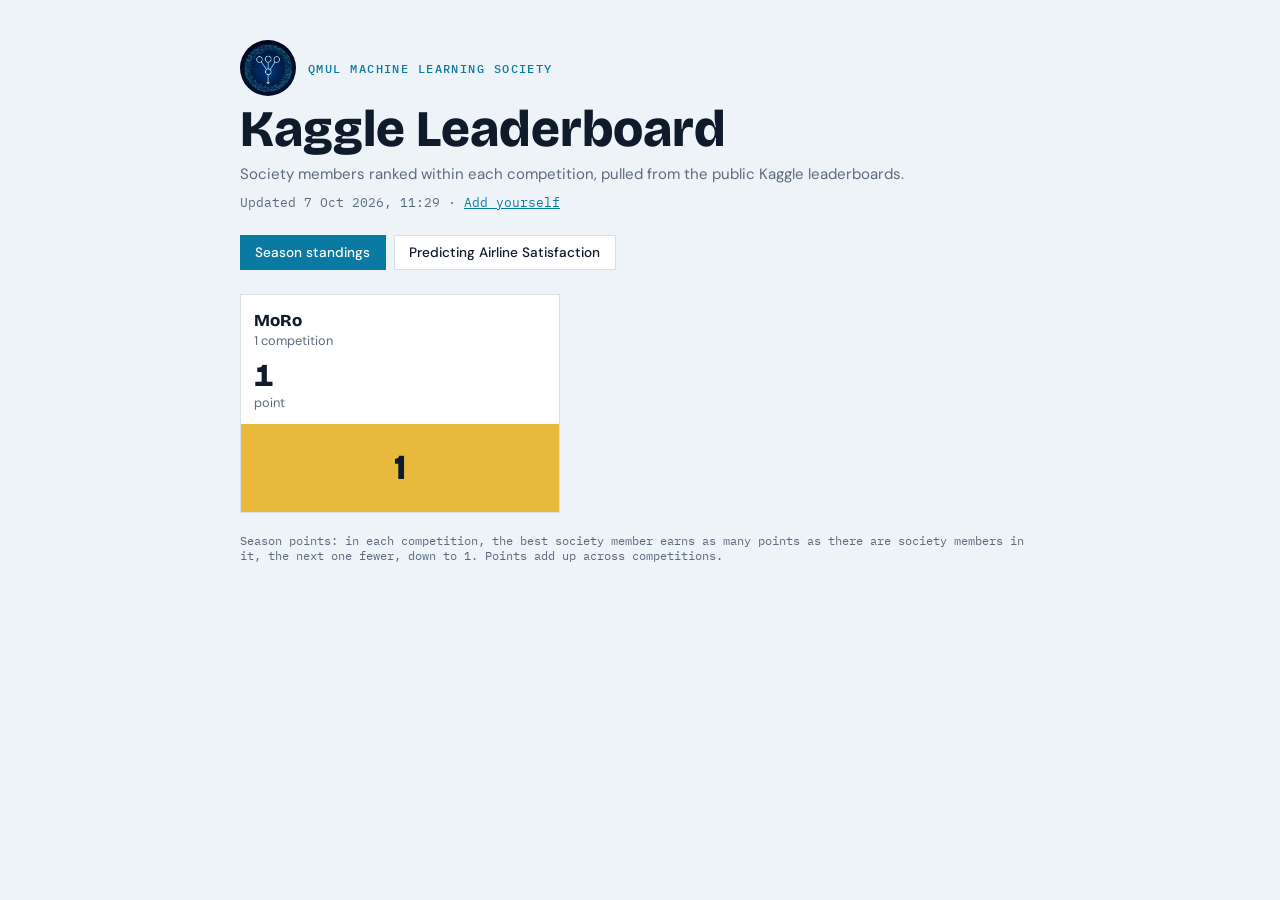
==== index.html @ 1c5e216b "Add QMML Kaggle leaderboard site" ====
<!doctype html>
<html lang="en">
<head>
<meta charset="utf-8">
<meta name="viewport" content="width=device-width, initial-scale=1">
<title>QMML Kaggle Leaderboard</title>
<link rel="stylesheet" href="https://fonts.googleapis.com/css2?family=Bricolage+Grotesque:wght@600;800&family=DM+Sans:wght@400;500&family=IBM+Plex+Mono:wght@400;500&display=swap">
<link rel="icon" href="assets/logo.jpg">
<link rel="stylesheet" href="style.css">
</head>
<body>
<main class="wrap">
  <header class="head">
    <div class="brand"><img src="assets/logo.jpg" alt="QMUL Machine Learning Society logo" width="56" height="56"><p class="eyebrow">QMUL Machine Learning Society</p></div>
    <h1>Kaggle Leaderboard</h1>
    <p class="lede">Society members ranked within each competition, pulled from the public Kaggle leaderboards.</p>
    <p class="meta"><span id="meta"></span> · <a href="register.html">Add yourself</a></p>
  </header>
  <div class="notice" id="notice" hidden>Example data. Names and scores are placeholders until the Kaggle sync is connected.</div>
  <nav class="tabs" id="tabs" aria-label="Competitions"></nav>
  <section id="panel" aria-live="polite"></section>
  <footer class="foot">Season points: in each competition, the best society member earns as many points as there are society members in it, the next one fewer, down to 1. Points add up across competitions.</footer>
</main>
<script src="app.js"></script>
</body>
</html>
---- style.css ----
/* Layout: one centred column; competition tabs, a three-step podium for the leaders, then a table for the rest. */
:root {
  --bg: #edf3f7;
  --surface: #ffffff;
  --ink: #0f1a2b;
  --muted: #5b6b7e;
  --line: #d7e1e8;
  --accent: #0b7aa3;
  --accent-soft: #d6eaf3;
  --gold: #e8b93c;
  --silver: #b9c0d0;
  --bronze: #d49a6a;
  --on-medal: #0f1a2b;
  --font-display: "Bricolage Grotesque", "Helvetica Neue", Arial, sans-serif;
  --font-body: "DM Sans", system-ui, sans-serif;
  --font-data: "IBM Plex Mono", ui-monospace, Menlo, monospace;
}
@media (prefers-color-scheme: dark) {
  :root:not([data-theme="light"]) {
    --bg: #050b1f; --surface: #0d1630; --ink: #e8f1fa; --muted: #93a8c0; --line: #1c2a4d;
    --accent: #6ccff0; --accent-soft: #123049; --silver: #8d95ad; --bronze: #c0875a;
    color-scheme: dark;
  }
}
:root[data-theme="dark"] {
  --bg: #050b1f; --surface: #0d1630; --ink: #e8f1fa; --muted: #93a8c0; --line: #1c2a4d;
  --accent: #6ccff0; --accent-soft: #123049; --silver: #8d95ad; --bronze: #c0875a;
  color-scheme: dark;
}
* { box-sizing: border-box; }
body { margin: 0; background: var(--bg); color: var(--ink); font: 400 15px/1.5 var(--font-body); }
.wrap { max-width: 52rem; margin: 0 auto; padding: 2.5rem 1rem 3rem; }
.head { display: grid; gap: 0.5rem; margin-bottom: 1.5rem; }
.eyebrow { margin: 0; font: 500 0.75rem var(--font-data); letter-spacing: 0.12em; text-transform: uppercase; color: var(--accent); }
h1 { margin: 0; font: 800 clamp(2rem, 6vw, 3.2rem)/1 var(--font-display); text-wrap: balance; }
.lede { margin: 0; max-width: 42rem; color: var(--muted); }
.meta { margin: 0; font: 400 0.8rem var(--font-data); color: var(--muted); }
.meta a, .foot a, .comp-info a { color: var(--accent); }
.notice { margin-bottom: 1rem; padding: 0.6rem 0.9rem; border: 1px dashed var(--bronze); color: var(--muted); font-size: 0.85rem; }

.tabs { display: flex; gap: 0.5rem; overflow-x: auto; padding-bottom: 0.5rem; margin-bottom: 1rem; }
.tab { flex: none; padding: 0.5rem 0.9rem; border: 1px solid var(--line); background: var(--surface); color: var(--ink);
  font: 500 0.85rem var(--font-body); cursor: pointer; }
.tab:hover { border-color: var(--accent); }
.tab[aria-selected="true"] { background: var(--accent); border-color: var(--accent); color: var(--surface); }
.tab:focus-visible, .table-wrap:focus-visible, .btn:focus-visible { outline: 2px solid var(--accent); outline-offset: 2px; }
.comp-info { display: flex; flex-wrap: wrap; gap: 0.25rem 1.5rem; margin: 0 0 1rem; font: 400 0.8rem var(--font-data); color: var(--muted); }
.comp-info strong { color: var(--ink); font-weight: 500; }

.brand { display: flex; align-items: center; gap: 0.75rem; }
.brand img { width: 3.5rem; height: 3.5rem; border-radius: 50%; flex: none; }

/* podium */
.podium { display: grid; grid-template-columns: 1fr 1.15fr 1fr; gap: 0.6rem; align-items: end; margin-bottom: 1.25rem; }
.podium.two { grid-template-columns: 1fr 1fr; }
.podium.one { grid-template-columns: minmax(0, 20rem); }
.pl { display: flex; flex-direction: column; justify-content: flex-end; padding: 1rem 0.8rem 0; background: var(--surface);
  border: 1px solid var(--line); min-width: 0; overflow: hidden; }
.pl b { font: 800 1.05rem/1.2 var(--font-display); overflow-wrap: anywhere; }
.pl small { color: var(--muted); font-size: 0.8rem; overflow-wrap: anywhere; }
.pl .big { margin-top: 0.5rem; font: 800 clamp(1.4rem, 4vw, 2rem)/1.1 var(--font-display); font-variant-numeric: tabular-nums; }
.step { height: var(--h); margin: 0.7rem -0.8rem 0; display: grid; place-items: center; font: 800 2.2rem var(--font-display);
  color: var(--on-medal); background: var(--c); }
.pl.p1 { --h: 5.5rem; --c: var(--gold); }
.pl.p2 { --h: 3.5rem; --c: var(--silver); }
.pl.p3 { --h: 2.5rem; --c: var(--bronze); }

/* table */
.table-wrap { overflow-x: auto; background: var(--surface); border: 1px solid var(--line); }
table { width: 100%; border-collapse: collapse; min-width: 34rem; }
th, td { padding: 0.7rem 0.9rem; text-align: left; border-bottom: 1px solid var(--line); white-space: nowrap; }
th { font: 500 0.7rem var(--font-data); letter-spacing: 0.1em; text-transform: uppercase; color: var(--muted); }
tr:last-child td { border-bottom: 0; }
.num { text-align: right; font-family: var(--font-data); font-variant-numeric: tabular-nums; }
.rank { width: 3rem; font: 800 1.1rem var(--font-display); color: var(--muted); font-variant-numeric: tabular-nums; }
.who { font-weight: 500; }
.team { display: block; font: 400 0.75rem var(--font-data); color: var(--muted); }
.pct { width: 7rem; }
.bar { height: 6px; background: var(--accent-soft); }
.bar i { display: block; height: 100%; background: var(--accent); }
.foot { margin-top: 1.25rem; font: 400 0.75rem var(--font-data); color: var(--muted); }
.empty { padding: 2rem 1rem; color: var(--muted); background: var(--surface); border: 1px solid var(--line); }
@media (max-width: 30rem) { .podium { gap: 0.4rem; } .pl { padding: 0.8rem 0.5rem 0; } .step { margin-inline: -0.5rem; } }
@media (prefers-reduced-motion: no-preference) { .bar i { transition: width 0.4s ease; } }

/* join page */
.form { display: grid; gap: 0.5rem; max-width: 28rem; margin-bottom: 1.5rem; }
.form label { font: 500 0.75rem var(--font-data); letter-spacing: 0.08em; text-transform: uppercase; color: var(--muted); margin-top: 0.5rem; }
.form input:not([type="checkbox"]) { width: 100%; padding: 0.6rem 0.75rem; border: 1px solid var(--line); background: var(--surface); color: var(--ink); font: 400 1rem var(--font-body); }
.form input:focus-visible { outline: 2px solid var(--accent); outline-offset: 1px; }
.form small { color: var(--muted); }
.form .check { display: flex; gap: 0.5rem; align-items: flex-start; text-transform: none; letter-spacing: 0; font: 400 0.9rem var(--font-body); color: var(--ink); }
.btn { display: inline-block; padding: 0.6rem 1rem; border: 1px solid var(--accent); background: var(--accent); color: var(--surface); font: 500 0.9rem var(--font-body); cursor: pointer; text-decoration: none; }
.btn.ghost { background: transparent; color: var(--accent); margin-left: 0.5rem; }
.form .btn { justify-self: start; margin-top: 0.75rem; }
.snippet { overflow-x: auto; padding: 0.9rem; border: 1px solid var(--line); background: var(--surface); font: 400 0.85rem var(--font-data); }
#result { display: grid; gap: 0.75rem; max-width: 36rem; }
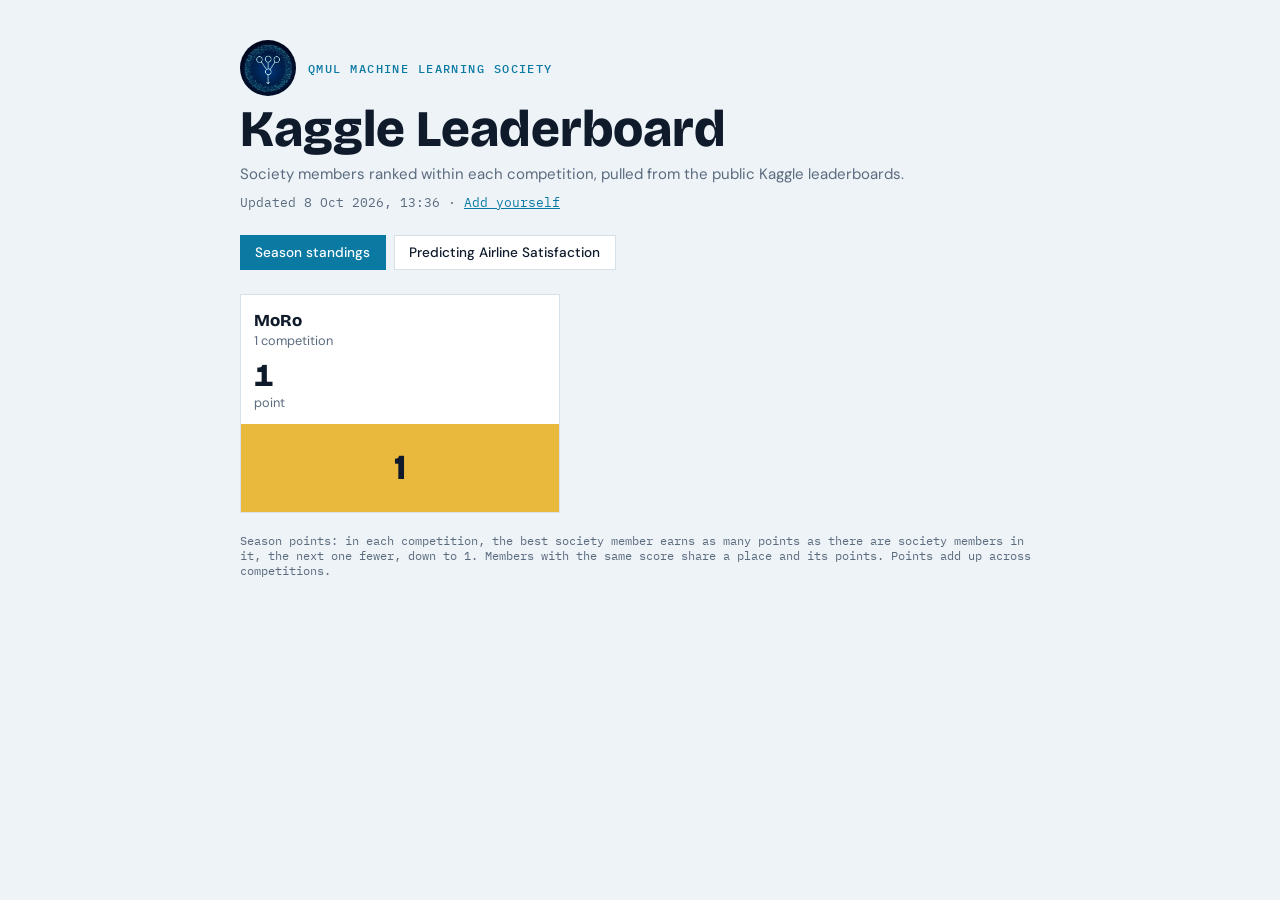
==== commit 28784be7: "Share places and points between members with the same score" ====
--- a/index.html
+++ b/index.html
@@ -19,7 +19,7 @@
   <div class="notice" id="notice" hidden>Example data. Names and scores are placeholders until the Kaggle sync is connected.</div>
   <nav class="tabs" id="tabs" aria-label="Competitions"></nav>
   <section id="panel" aria-live="polite"></section>
-  <footer class="foot">Season points: in each competition, the best society member earns as many points as there are society members in it, the next one fewer, down to 1. Points add up across competitions.</footer>
+  <footer class="foot">Season points: in each competition, the best society member earns as many points as there are society members in it, the next one fewer, down to 1. Members with the same score share a place and its points. Points add up across competitions.</footer>
 </main>
 <script src="app.js"></script>
 </body>
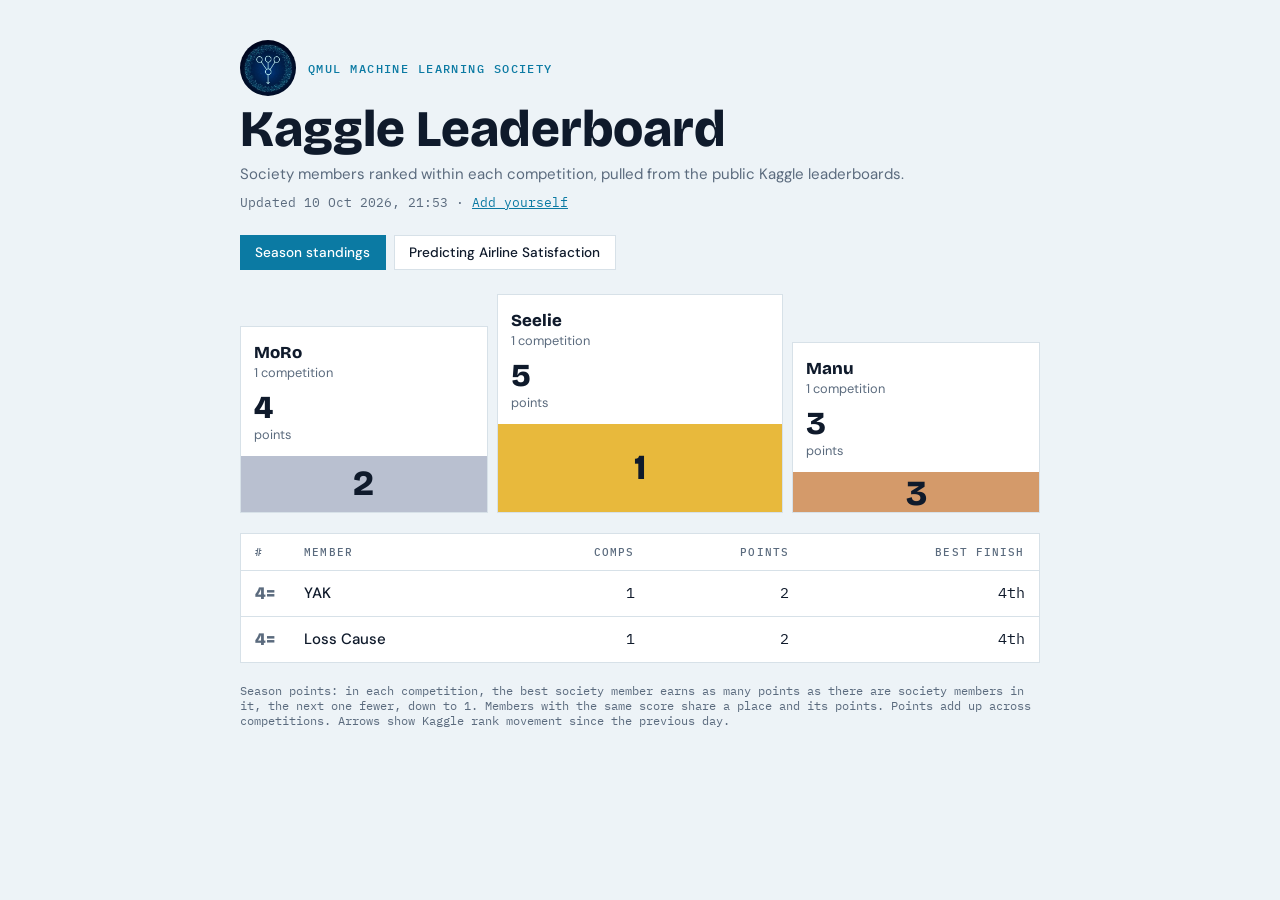
==== commit 0be39192: "Add final results, monthly competitions, movement, Discord and tests - Read the private leaderboard " ====
--- a/index.html
+++ b/index.html
@@ -19,7 +19,7 @@
   <div class="notice" id="notice" hidden>Example data. Names and scores are placeholders until the Kaggle sync is connected.</div>
   <nav class="tabs" id="tabs" aria-label="Competitions"></nav>
   <section id="panel" aria-live="polite"></section>
-  <footer class="foot">Season points: in each competition, the best society member earns as many points as there are society members in it, the next one fewer, down to 1. Members with the same score share a place and its points. Points add up across competitions.</footer>
+  <footer class="foot">Season points: in each competition, the best society member earns as many points as there are society members in it, the next one fewer, down to 1. Members with the same score share a place and its points. Points add up across competitions. Arrows show Kaggle rank movement since the previous day.</footer>
 </main>
 <script src="app.js"></script>
 </body>
--- a/style.css
+++ b/style.css
@@ -11,6 +11,8 @@
   --silver: #b9c0d0;
   --bronze: #d49a6a;
   --on-medal: #0f1a2b;
+  --up: #17794a;
+  --down: #b8392e;
   --font-display: "Bricolage Grotesque", "Helvetica Neue", Arial, sans-serif;
   --font-body: "DM Sans", system-ui, sans-serif;
   --font-data: "IBM Plex Mono", ui-monospace, Menlo, monospace;
@@ -18,13 +20,13 @@
 @media (prefers-color-scheme: dark) {
   :root:not([data-theme="light"]) {
     --bg: #050b1f; --surface: #0d1630; --ink: #e8f1fa; --muted: #93a8c0; --line: #1c2a4d;
-    --accent: #6ccff0; --accent-soft: #123049; --silver: #8d95ad; --bronze: #c0875a;
+    --accent: #6ccff0; --accent-soft: #123049; --up: #5fd39a; --down: #ff8f85; --silver: #8d95ad; --bronze: #c0875a;
     color-scheme: dark;
   }
 }
 :root[data-theme="dark"] {
   --bg: #050b1f; --surface: #0d1630; --ink: #e8f1fa; --muted: #93a8c0; --line: #1c2a4d;
-  --accent: #6ccff0; --accent-soft: #123049; --silver: #8d95ad; --bronze: #c0875a;
+  --accent: #6ccff0; --accent-soft: #123049; --up: #5fd39a; --down: #ff8f85; --silver: #8d95ad; --bronze: #c0875a;
   color-scheme: dark;
 }
 * { box-sizing: border-box; }
@@ -65,6 +67,23 @@
 .pl.p2 { --h: 3.5rem; --c: var(--silver); }
 .pl.p3 { --h: 2.5rem; --c: var(--bronze); }
 
+/* movement, gap, trend, status */
+.move { display: inline-block; margin-left: 0.45rem; font: 500 0.72rem var(--font-data); font-variant-numeric: tabular-nums; white-space: nowrap; vertical-align: middle; }
+.move.up { color: var(--up); }
+.move.down { color: var(--down); }
+.move.same { color: var(--muted); }
+.move.new { padding: 0 0.35rem; border: 1px solid var(--accent); color: var(--accent); }
+.pl .gap { margin-top: 0.15rem; }
+.gap-cell { color: var(--muted); font-size: 0.85rem; }
+.muted { color: var(--muted); }
+.spark { display: block; overflow: visible; }
+.spark polyline { stroke: var(--accent); stroke-width: 2; stroke-linejoin: round; stroke-linecap: round; }
+.spark circle { fill: var(--accent); stroke: var(--surface); stroke-width: 1.5; }
+.chip { display: inline-block; padding: 0.05rem 0.45rem; border: 1px solid var(--line); color: var(--ink);
+  font: 500 0.7rem var(--font-data); letter-spacing: 0.08em; text-transform: uppercase; }
+.chip.final { border-color: var(--gold); }
+.chip.closed { border-color: var(--bronze); }
+
 /* table */
 .table-wrap { overflow-x: auto; background: var(--surface); border: 1px solid var(--line); }
 table { width: 100%; border-collapse: collapse; min-width: 34rem; }
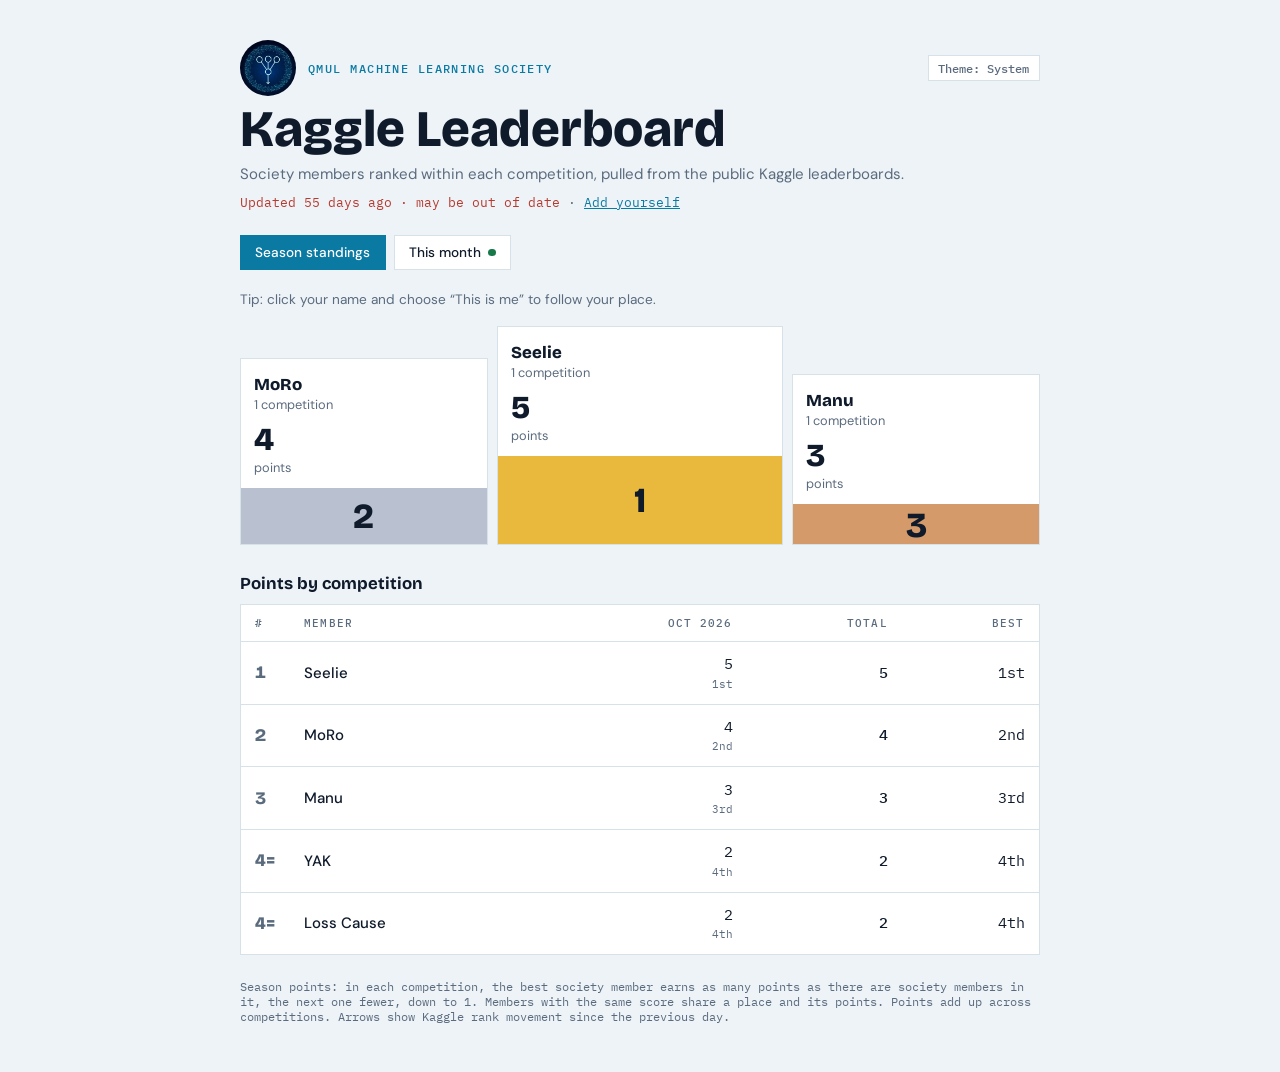
==== commit cde691c2: "Add member pages, race chart, phone layout and season breakdown - Phone layout: competition rows bec" ====
--- a/index.html
+++ b/index.html
@@ -4,6 +4,7 @@
 <meta charset="utf-8">
 <meta name="viewport" content="width=device-width, initial-scale=1">
 <title>QMML Kaggle Leaderboard</title>
+<script>try { var t = localStorage.getItem("qmml-theme"); if (t === "light" || t === "dark") document.documentElement.setAttribute("data-theme", t); } catch (e) {}</script>
 <link rel="stylesheet" href="https://fonts.googleapis.com/css2?family=Bricolage+Grotesque:wght@600;800&family=DM+Sans:wght@400;500&family=IBM+Plex+Mono:wght@400;500&display=swap">
 <link rel="icon" href="assets/logo.jpg">
 <link rel="stylesheet" href="style.css">
@@ -11,16 +12,26 @@
 <body>
 <main class="wrap">
   <header class="head">
-    <div class="brand"><img src="assets/logo.jpg" alt="QMUL Machine Learning Society logo" width="56" height="56"><p class="eyebrow">QMUL Machine Learning Society</p></div>
+    <div class="brand">
+      <img src="assets/logo.jpg" alt="QMUL Machine Learning Society logo" width="56" height="56">
+      <p class="eyebrow">QMUL Machine Learning Society</p>
+      <button class="theme-btn" id="theme" type="button" aria-label="Colour theme">Theme: System</button>
+    </div>
     <h1>Kaggle Leaderboard</h1>
     <p class="lede">Society members ranked within each competition, pulled from the public Kaggle leaderboards.</p>
     <p class="meta"><span id="meta"></span> · <a href="register.html">Add yourself</a></p>
   </header>
   <div class="notice" id="notice" hidden>Example data. Names and scores are placeholders until the Kaggle sync is connected.</div>
-  <nav class="tabs" id="tabs" aria-label="Competitions"></nav>
-  <section id="panel" aria-live="polite"></section>
+  <div class="nav-row">
+    <div class="tabs" id="tabs" role="tablist" aria-label="Leaderboards"></div>
+    <label class="past" id="past-wrap" hidden><span class="visually-hidden">Past competitions</span><select id="past"></select></label>
+  </div>
+  <section id="panel" role="tabpanel" aria-live="polite"></section>
   <footer class="foot">Season points: in each competition, the best society member earns as many points as there are society members in it, the next one fewer, down to 1. Members with the same score share a place and its points. Points add up across competitions. Arrows show Kaggle rank movement since the previous day.</footer>
 </main>
+<dialog class="drawer" id="member" aria-labelledby="member-name">
+  <div id="member-body"></div>
+</dialog>
 <script src="app.js"></script>
 </body>
 </html>
--- a/style.css
+++ b/style.css
@@ -1,4 +1,5 @@
-/* Layout: one centred column; competition tabs, a three-step podium for the leaders, then a table for the rest. */
+/* Layout: one centred column; tabs and a past-competitions picker, a three-step podium for the leaders,
+   a table for the rest, then a rank-by-day chart. Member pages open in a side drawer. */
 :root {
   --bg: #edf3f7;
   --surface: #ffffff;
@@ -13,6 +14,8 @@
   --on-medal: #0f1a2b;
   --up: #17794a;
   --down: #b8392e;
+  --scrim: rgba(15, 26, 43, 0.45);
+  --shadow: rgba(15, 26, 43, 0.14);
   --font-display: "Bricolage Grotesque", "Helvetica Neue", Arial, sans-serif;
   --font-body: "DM Sans", system-ui, sans-serif;
   --font-data: "IBM Plex Mono", ui-monospace, Menlo, monospace;
@@ -21,14 +24,17 @@
   :root:not([data-theme="light"]) {
     --bg: #050b1f; --surface: #0d1630; --ink: #e8f1fa; --muted: #93a8c0; --line: #1c2a4d;
     --accent: #6ccff0; --accent-soft: #123049; --up: #5fd39a; --down: #ff8f85; --silver: #8d95ad; --bronze: #c0875a;
+    --scrim: rgba(0, 0, 0, 0.6); --shadow: rgba(0, 0, 0, 0.45);
     color-scheme: dark;
   }
 }
 :root[data-theme="dark"] {
   --bg: #050b1f; --surface: #0d1630; --ink: #e8f1fa; --muted: #93a8c0; --line: #1c2a4d;
   --accent: #6ccff0; --accent-soft: #123049; --up: #5fd39a; --down: #ff8f85; --silver: #8d95ad; --bronze: #c0875a;
+  --scrim: rgba(0, 0, 0, 0.6); --shadow: rgba(0, 0, 0, 0.45);
   color-scheme: dark;
 }
+:root[data-theme="light"] { color-scheme: light; }
 * { box-sizing: border-box; }
 body { margin: 0; background: var(--bg); color: var(--ink); font: 400 15px/1.5 var(--font-body); }
 .wrap { max-width: 52rem; margin: 0 auto; padding: 2.5rem 1rem 3rem; }
@@ -37,20 +43,56 @@
 h1 { margin: 0; font: 800 clamp(2rem, 6vw, 3.2rem)/1 var(--font-display); text-wrap: balance; }
 .lede { margin: 0; max-width: 42rem; color: var(--muted); }
 .meta { margin: 0; font: 400 0.8rem var(--font-data); color: var(--muted); }
-.meta a, .foot a, .comp-info a { color: var(--accent); }
+.meta .stale { color: var(--down); }
+.meta a, .foot a, .comp-info a, .join-card a { color: var(--accent); }
 .notice { margin-bottom: 1rem; padding: 0.6rem 0.9rem; border: 1px dashed var(--bronze); color: var(--muted); font-size: 0.85rem; }
-
-.tabs { display: flex; gap: 0.5rem; overflow-x: auto; padding-bottom: 0.5rem; margin-bottom: 1rem; }
-.tab { flex: none; padding: 0.5rem 0.9rem; border: 1px solid var(--line); background: var(--surface); color: var(--ink);
-  font: 500 0.85rem var(--font-body); cursor: pointer; }
+.visually-hidden { position: absolute; width: 1px; height: 1px; overflow: hidden; clip: rect(0 0 0 0); white-space: nowrap; }
+.muted { color: var(--muted); }
+code { font: 400 0.9em var(--font-data); }
+:focus-visible { outline: 2px solid var(--accent); outline-offset: 2px; }
+
+.brand { display: flex; flex-wrap: wrap; align-items: center; gap: 0.75rem; }
+.brand img { width: 3.5rem; height: 3.5rem; border-radius: 50%; flex: none; }
+.theme-btn { margin-left: auto; padding: 0.3rem 0.6rem; border: 1px solid var(--line); background: var(--surface); color: var(--muted);
+  font: 500 0.72rem var(--font-data); cursor: pointer; }
+.theme-btn:hover { border-color: var(--accent); color: var(--ink); }
+
+/* tabs and past competitions */
+.nav-row { display: flex; flex-wrap: wrap; align-items: center; gap: 0.5rem; margin-bottom: 1.25rem; }
+.tabs { display: flex; gap: 0.5rem; }
+.tab { flex: none; display: inline-flex; align-items: center; gap: 0.45rem; padding: 0.5rem 0.9rem; border: 1px solid var(--line);
+  background: var(--surface); color: var(--ink); font: 500 0.85rem var(--font-body); cursor: pointer; }
 .tab:hover { border-color: var(--accent); }
 .tab[aria-selected="true"] { background: var(--accent); border-color: var(--accent); color: var(--surface); }
-.tab:focus-visible, .table-wrap:focus-visible, .btn:focus-visible { outline: 2px solid var(--accent); outline-offset: 2px; }
-.comp-info { display: flex; flex-wrap: wrap; gap: 0.25rem 1.5rem; margin: 0 0 1rem; font: 400 0.8rem var(--font-data); color: var(--muted); }
+.live-dot { width: 0.45rem; height: 0.45rem; border-radius: 50%; background: var(--up); }
+.tab[aria-selected="true"] .live-dot { background: var(--surface); }
+.past { min-width: 0; max-width: 100%; }
+.past select { max-width: 100%; padding: 0.5rem 0.6rem; border: 1px solid var(--line); background: var(--surface); color: var(--ink);
+  font: 500 0.85rem var(--font-body); cursor: pointer; }
+.past select.active { border-color: var(--accent); }
+
+/* competition header */
+.comp-head { margin-bottom: 1rem; }
+.comp-head h2 { margin: 0 0 0.35rem; font: 700 1.5rem/1.15 var(--font-display); text-wrap: balance; }
+.comp-info { display: flex; flex-wrap: wrap; gap: 0.25rem 1.5rem; margin: 0; font: 400 0.8rem var(--font-data); color: var(--muted); }
 .comp-info strong { color: var(--ink); font-weight: 500; }
-
-.brand { display: flex; align-items: center; gap: 0.75rem; }
-.brand img { width: 3.5rem; height: 3.5rem; border-radius: 50%; flex: none; }
+.chip { display: inline-block; padding: 0.05rem 0.45rem; border: 1px solid var(--line); color: var(--ink);
+  font: 500 0.7rem var(--font-data); letter-spacing: 0.08em; text-transform: uppercase; }
+.chip.final { border-color: var(--gold); }
+.chip.closed { border-color: var(--bronze); }
+.section-title { margin: 1.75rem 0 0.6rem; font: 700 1.05rem var(--font-display); }
+
+/* you */
+.you { display: flex; flex-wrap: wrap; align-items: center; gap: 0.35rem 0.75rem; margin-bottom: 1rem; padding: 0.6rem 0.85rem;
+  border: 1px solid var(--accent); background: var(--accent-soft); }
+.you-tag { font: 500 0.7rem var(--font-data); letter-spacing: 0.12em; text-transform: uppercase; color: var(--ink); }
+.you-text { flex: 1 1 16rem; min-width: 0; }
+.you-hint { margin: 0 0 1rem; color: var(--muted); font-size: 0.85rem; }
+.link { padding: 0; border: 0; background: none; color: var(--accent); font: inherit; font-size: 0.85rem; text-decoration: underline; cursor: pointer; }
+.name-link { padding: 0; border: 0; background: none; color: inherit; font: inherit; text-align: left; cursor: pointer; }
+.name-link:hover { color: var(--accent); text-decoration: underline; }
+tr.me td { background: var(--accent-soft); }
+.pl.me { outline: 2px solid var(--accent); outline-offset: -2px; }
 
 /* podium */
 .podium { display: grid; grid-template-columns: 1fr 1.15fr 1fr; gap: 0.6rem; align-items: end; margin-bottom: 1.25rem; }
@@ -60,57 +102,131 @@
   border: 1px solid var(--line); min-width: 0; overflow: hidden; }
 .pl b { font: 800 1.05rem/1.2 var(--font-display); overflow-wrap: anywhere; }
 .pl small { color: var(--muted); font-size: 0.8rem; overflow-wrap: anywhere; }
-.pl .big { margin-top: 0.5rem; font: 800 clamp(1.4rem, 4vw, 2rem)/1.1 var(--font-display); font-variant-numeric: tabular-nums; }
+.pl .big { margin-top: 0.5rem; font: 800 clamp(1.4rem, 4vw, 2rem)/1.1 var(--font-display); }
+.pl .gap { margin-top: 0.15rem; }
 .step { height: var(--h); margin: 0.7rem -0.8rem 0; display: grid; place-items: center; font: 800 2.2rem var(--font-display);
   color: var(--on-medal); background: var(--c); }
 .pl.p1 { --h: 5.5rem; --c: var(--gold); }
 .pl.p2 { --h: 3.5rem; --c: var(--silver); }
 .pl.p3 { --h: 2.5rem; --c: var(--bronze); }
 
-/* movement, gap, trend, status */
+/* movement, gap, trend */
 .move { display: inline-block; margin-left: 0.45rem; font: 500 0.72rem var(--font-data); font-variant-numeric: tabular-nums; white-space: nowrap; vertical-align: middle; }
 .move.up { color: var(--up); }
 .move.down { color: var(--down); }
 .move.same { color: var(--muted); }
 .move.new { padding: 0 0.35rem; border: 1px solid var(--accent); color: var(--accent); }
-.pl .gap { margin-top: 0.15rem; }
 .gap-cell { color: var(--muted); font-size: 0.85rem; }
-.muted { color: var(--muted); }
 .spark { display: block; overflow: visible; }
 .spark polyline { stroke: var(--accent); stroke-width: 2; stroke-linejoin: round; stroke-linecap: round; }
 .spark circle { fill: var(--accent); stroke: var(--surface); stroke-width: 1.5; }
-.chip { display: inline-block; padding: 0.05rem 0.45rem; border: 1px solid var(--line); color: var(--ink);
-  font: 500 0.7rem var(--font-data); letter-spacing: 0.08em; text-transform: uppercase; }
-.chip.final { border-color: var(--gold); }
-.chip.closed { border-color: var(--bronze); }
-
-/* table */
+
+/* tables */
 .table-wrap { overflow-x: auto; background: var(--surface); border: 1px solid var(--line); }
 table { width: 100%; border-collapse: collapse; min-width: 34rem; }
+table.season { min-width: 0; }
 th, td { padding: 0.7rem 0.9rem; text-align: left; border-bottom: 1px solid var(--line); white-space: nowrap; }
 th { font: 500 0.7rem var(--font-data); letter-spacing: 0.1em; text-transform: uppercase; color: var(--muted); }
 tr:last-child td { border-bottom: 0; }
 .num { text-align: right; font-family: var(--font-data); font-variant-numeric: tabular-nums; }
 .rank { width: 3rem; font: 800 1.1rem var(--font-display); color: var(--muted); font-variant-numeric: tabular-nums; }
-.who { font-weight: 500; }
+.who, .c-who .name-link { font-weight: 500; }
 .team { display: block; font: 400 0.75rem var(--font-data); color: var(--muted); }
-.pct { width: 7rem; }
-.bar { height: 6px; background: var(--accent-soft); }
-.bar i { display: block; height: 100%; background: var(--accent); }
-.foot { margin-top: 1.25rem; font: 400 0.75rem var(--font-data); color: var(--muted); }
+.sub-place { display: block; font-size: 0.7rem; color: var(--muted); }
+.total { font-weight: 500; color: var(--ink); }
+.lbl { display: none; }
+.foot { margin-top: 1.5rem; font: 400 0.75rem var(--font-data); color: var(--muted); }
 .empty { padding: 2rem 1rem; color: var(--muted); background: var(--surface); border: 1px solid var(--line); }
-@media (max-width: 30rem) { .podium { gap: 0.4rem; } .pl { padding: 0.8rem 0.5rem 0; } .step { margin-inline: -0.5rem; } }
-@media (prefers-reduced-motion: no-preference) { .bar i { transition: width 0.4s ease; } }
-
-/* join page */
+
+/* rank-by-day chart */
+.race-head { display: flex; flex-wrap: wrap; align-items: baseline; justify-content: space-between; gap: 0.25rem 1rem; }
+.race-legend { display: flex; flex-wrap: wrap; gap: 0.25rem 1rem; margin: 0 0 0.6rem; font-size: 0.8rem; color: var(--ink); }
+.race-legend span { display: inline-flex; align-items: center; gap: 0.4rem; }
+.key { display: inline-block; width: 14px; height: 2px; flex: none; }
+.key.focus { height: 3px; background: var(--accent); }
+.key.other { background: var(--muted); opacity: 0.55; }
+.race-chart { position: relative; padding: 0.5rem 0.25rem 0.25rem; background: var(--surface); border: 1px solid var(--line); }
+.race-chart svg { display: block; width: 100%; height: auto; overflow: visible; }
+.race-chart .grid { stroke: var(--line); stroke-width: 1; }
+.race-chart .tick { fill: var(--muted); font: 400 11px var(--font-data); }
+.race-chart .line { fill: none; stroke-width: 2; stroke-linejoin: round; stroke-linecap: round; }
+.race-chart .line.other { stroke: var(--muted); opacity: 0.45; }
+.race-chart .line.focus { stroke: var(--accent); }
+.race-chart .end { fill: var(--accent); stroke: var(--surface); stroke-width: 2; }
+.race-chart .end-label { fill: var(--ink); font: 500 12px var(--font-body); }
+.race-chart .cross { stroke: var(--muted); stroke-width: 1; }
+.tip { position: absolute; top: 0.5rem; z-index: 1; min-width: 9rem; max-width: 14rem; padding: 0.5rem 0.65rem; pointer-events: none;
+  background: var(--surface); border: 1px solid var(--line); box-shadow: 0 6px 18px var(--shadow); font-size: 0.78rem; }
+.tip-day { margin-bottom: 0.25rem; font: 500 0.72rem var(--font-data); color: var(--muted); }
+.tip-row { display: grid; grid-template-columns: 14px auto minmax(0, 1fr); align-items: center; gap: 0.45rem; color: var(--muted); }
+.tip-row b { color: var(--ink); font: 500 0.78rem var(--font-data); font-variant-numeric: tabular-nums; }
+.tip-row span { overflow: hidden; text-overflow: ellipsis; white-space: nowrap; }
+.tip-row.is-focus span { color: var(--ink); }
+
+/* empty month */
+.join-card { padding: 1.1rem 1.25rem; background: var(--surface); border: 1px dashed var(--accent); }
+.join-card h3 { margin: 0 0 0.35rem; font: 700 1.1rem var(--font-display); }
+.join-card p { margin: 0 0 0.6rem; color: var(--muted); }
+.join-card ol { display: grid; gap: 0.6rem; margin: 0; padding-left: 1.25rem; }
+.join-card input { width: min(14rem, 100%); padding: 0.4rem 0.55rem; border: 1px solid var(--line); background: var(--bg); color: var(--ink); font: inherit; }
+.join-out { display: inline-flex; flex-wrap: wrap; align-items: center; gap: 0.5rem; }
+
+/* member drawer */
+.drawer { width: min(30rem, 100%); max-width: 100%; height: 100%; max-height: 100%; margin: 0 0 0 auto; padding: 0;
+  border: 0; border-left: 1px solid var(--line); background: var(--bg); color: var(--ink); }
+.drawer::backdrop { background: var(--scrim); }
+#member-body { padding: calc(1.25rem + env(safe-area-inset-top, 0px)) 1.25rem calc(1.5rem + env(safe-area-inset-bottom, 0px)); }
+.m-head { display: flex; align-items: flex-start; justify-content: space-between; gap: 1rem; }
+.m-head h2 { margin: 0; font: 800 1.8rem/1.1 var(--font-display); overflow-wrap: anywhere; }
+.close { flex: none; width: 2.25rem; height: 2.25rem; border: 1px solid var(--line); background: var(--surface); color: var(--ink); font-size: 1.3rem; line-height: 1; cursor: pointer; }
+.m-sub { margin: 0.35rem 0 0.9rem; color: var(--muted); }
+.m-me { display: flex; flex-wrap: wrap; align-items: center; gap: 0.75rem; }
+.chip.you-chip { border-color: var(--accent); }
+.m-comps { display: grid; gap: 0.6rem; margin: 0; padding: 0; list-style: none; }
+.m-comp { display: grid; gap: 0.5rem; padding: 0.8rem 0.9rem; background: var(--surface); border: 1px solid var(--line); }
+.m-comp small { display: block; color: var(--muted); font-size: 0.78rem; }
+.m-stats { display: flex; flex-wrap: wrap; gap: 0.25rem 1rem; font-size: 0.85rem; color: var(--muted); }
+.m-stats b { color: var(--ink); font-weight: 500; font-variant-numeric: tabular-nums; }
+.m-trend { display: flex; align-items: center; justify-content: space-between; gap: 1rem; font-size: 0.78rem; }
+.share { display: flex; gap: 0.5rem; }
+.share input { flex: 1; min-width: 0; padding: 0.4rem 0.55rem; border: 1px solid var(--line); background: var(--surface); color: var(--ink); font: 400 0.8rem var(--font-data); }
+
+/* buttons, forms (join page) */
+.btn { display: inline-block; padding: 0.6rem 1rem; border: 1px solid var(--accent); background: var(--accent); color: var(--surface); font: 500 0.9rem var(--font-body); cursor: pointer; text-decoration: none; }
+.btn.small { padding: 0.35rem 0.7rem; font-size: 0.8rem; }
+.btn.ghost { background: transparent; color: var(--accent); margin-left: 0.5rem; }
 .form { display: grid; gap: 0.5rem; max-width: 28rem; margin-bottom: 1.5rem; }
 .form label { font: 500 0.75rem var(--font-data); letter-spacing: 0.08em; text-transform: uppercase; color: var(--muted); margin-top: 0.5rem; }
 .form input:not([type="checkbox"]) { width: 100%; padding: 0.6rem 0.75rem; border: 1px solid var(--line); background: var(--surface); color: var(--ink); font: 400 1rem var(--font-body); }
-.form input:focus-visible { outline: 2px solid var(--accent); outline-offset: 1px; }
 .form small { color: var(--muted); }
 .form .check { display: flex; gap: 0.5rem; align-items: flex-start; text-transform: none; letter-spacing: 0; font: 400 0.9rem var(--font-body); color: var(--ink); }
-.btn { display: inline-block; padding: 0.6rem 1rem; border: 1px solid var(--accent); background: var(--accent); color: var(--surface); font: 500 0.9rem var(--font-body); cursor: pointer; text-decoration: none; }
-.btn.ghost { background: transparent; color: var(--accent); margin-left: 0.5rem; }
 .form .btn { justify-self: start; margin-top: 0.75rem; }
 .snippet { overflow-x: auto; padding: 0.9rem; border: 1px solid var(--line); background: var(--surface); font: 400 0.85rem var(--font-data); }
 #result { display: grid; gap: 0.75rem; max-width: 36rem; }
+
+/* phones: competition rows become cards */
+@media (max-width: 37.5rem) {
+  table.comp { min-width: 0; }
+  table.comp thead { position: absolute; width: 1px; height: 1px; overflow: hidden; clip: rect(0 0 0 0); }
+  table.comp, table.comp tbody { display: block; }
+  table.comp tr { display: grid; grid-template-columns: 2.25rem minmax(0, 1fr) auto; column-gap: 0.75rem; row-gap: 0.3rem;
+    grid-template-areas: "rank who krank" "rank gap score" "rank trend date"; padding: 0.8rem 0.9rem; border-bottom: 1px solid var(--line); }
+  table.comp tr:last-child { border-bottom: 0; }
+  table.comp td { display: block; padding: 0; border: 0; white-space: normal; background: none; }
+  table.comp tr.me { background: var(--accent-soft); }
+  .c-rank { grid-area: rank; width: auto; }
+  .c-who { grid-area: who; min-width: 0; overflow-wrap: anywhere; }
+  .c-krank { grid-area: krank; }
+  .c-gap { grid-area: gap; font-size: 0.8rem; }
+  .c-score { grid-area: score; }
+  .c-trend { grid-area: trend; align-self: center; }
+  .c-date { grid-area: date; font-size: 0.72rem; color: var(--muted); align-self: center; }
+  .lbl { display: inline; }
+  .drawer { width: 100%; border-left: 0; }
+}
+@media (max-width: 30rem) {
+  .podium { gap: 0.4rem; }
+  .pl { padding: 0.8rem 0.5rem 0; }
+  .step { margin-inline: -0.5rem; }
+  .pl .gap { display: none; }
+}
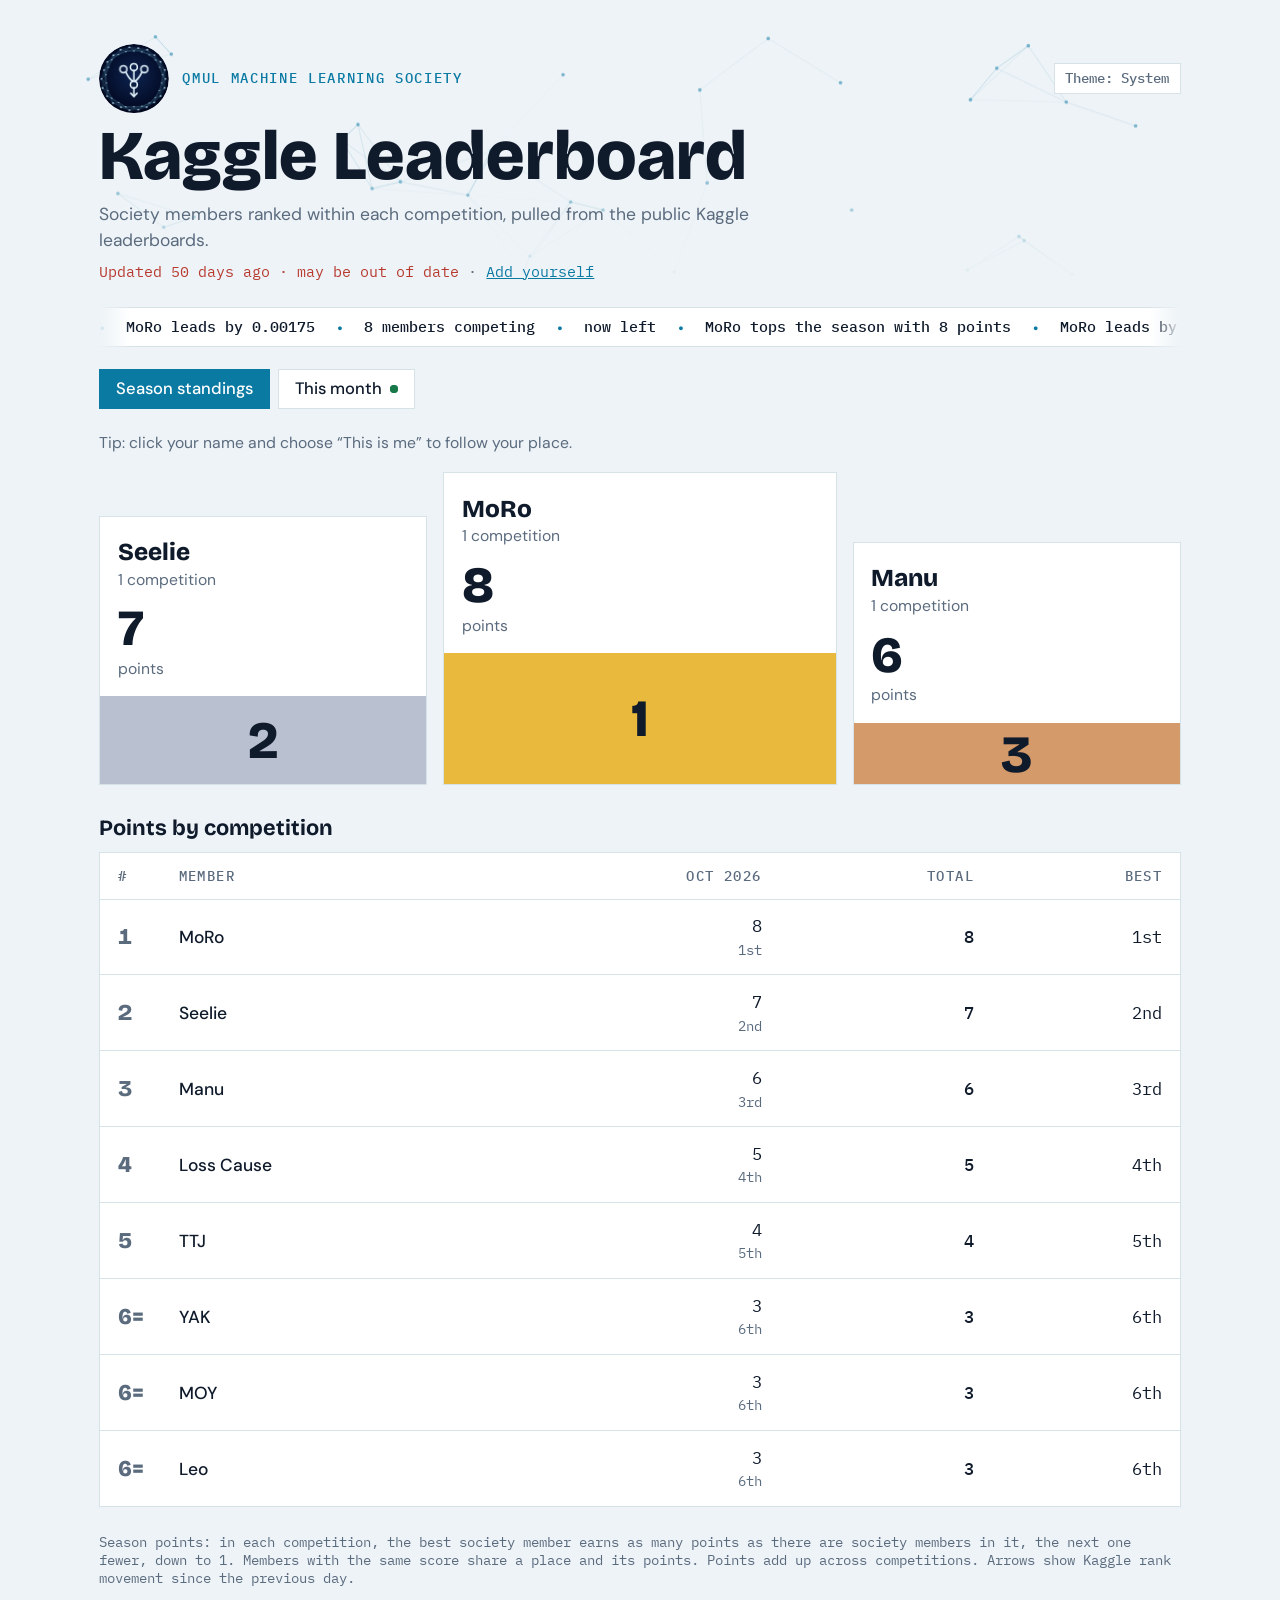
==== commit 4003ac33: "Add 20 more animations: ceremony reveal, race replay, ticker and more - View transitions between tab" ====
--- a/index.html
+++ b/index.html
@@ -13,7 +13,25 @@
 <main class="wrap">
   <header class="head">
     <div class="brand">
-      <img src="assets/logo.jpg" alt="QMUL Machine Learning Society logo" width="56" height="56">
+      <svg class="logo" viewBox="0 0 100 100" role="img" aria-label="QMUL Machine Learning Society logo">
+        <defs><radialGradient id="logo-bg" cx="50%" cy="45%" r="60%"><stop offset="0" stop-color="#0d2350"/><stop offset="1" stop-color="#000418"/></radialGradient></defs>
+        <circle cx="50" cy="50" r="50" fill="url(#logo-bg)"/>
+        <g class="logo-ring">
+          <path d="M95.1 50.0L89.8 55.7M95.1 50.0L94.0 62.9M95.1 50.0L86.4 66.6M89.8 55.7L94.0 62.9M89.8 55.7L86.4 66.6M89.8 55.7L88.3 74.6M94.0 62.9L86.4 66.6M94.0 62.9L88.3 74.6M94.0 62.9L80.7 76.6M86.4 66.6L88.3 74.6M86.4 66.6L80.7 76.6M86.4 66.6L79.1 83.6M88.3 74.6L80.7 76.6M88.3 74.6L79.1 83.6M88.3 74.6L72.2 84.5M80.7 76.6L79.1 83.6M80.7 76.6L72.2 84.5M80.7 76.6L68.4 90.4M79.1 83.6L72.2 84.5M79.1 83.6L68.4 90.4M79.1 83.6L61.5 89.2M72.2 84.5L68.4 90.4M72.2 84.5L61.5 89.2M72.2 84.5L56.3 94.0M68.4 90.4L61.5 89.2M68.4 90.4L56.3 94.0M68.4 90.4L50.0 90.0M61.5 89.2L56.3 94.0M61.5 89.2L50.0 90.0M61.5 89.2L43.6 94.9M56.3 94.0L50.0 90.0M56.3 94.0L43.6 94.9M56.3 94.0L38.2 90.1M50.0 90.0L43.6 94.9M50.0 90.0L38.2 90.1M50.0 90.0L31.5 90.6M43.6 94.9L38.2 90.1M43.6 94.9L31.5 90.6M43.6 94.9L28.2 83.9M38.2 90.1L31.5 90.6M38.2 90.1L28.2 83.9M38.2 90.1L20.0 84.6M31.5 90.6L28.2 83.9M31.5 90.6L20.0 84.6M31.5 90.6L18.2 77.6M28.2 83.9L20.0 84.6M28.2 83.9L18.2 77.6M28.2 83.9L11.6 74.7M20.0 84.6L18.2 77.6M20.0 84.6L11.6 74.7M20.0 84.6L12.9 66.9M18.2 77.6L11.6 74.7M18.2 77.6L12.9 66.9M18.2 77.6L5.2 63.1M11.6 74.7L12.9 66.9M11.6 74.7L5.2 63.1M11.6 74.7L10.5 55.7M12.9 66.9L5.2 63.1M12.9 66.9L10.5 55.7M12.9 66.9L3.6 50.0M5.2 63.1L10.5 55.7M5.2 63.1L3.6 50.0M5.2 63.1L9.9 44.2M10.5 55.7L3.6 50.0M10.5 55.7L9.9 44.2M10.5 55.7L7.2 37.4M3.6 50.0L9.9 44.2M3.6 50.0L7.2 37.4M3.6 50.0L13.5 33.3M9.9 44.2L7.2 37.4M9.9 44.2L13.5 33.3M9.9 44.2L12.1 25.6M7.2 37.4L13.5 33.3M7.2 37.4L12.1 25.6M7.2 37.4L18.4 22.7M13.5 33.3L12.1 25.6M13.5 33.3L18.4 22.7M13.5 33.3L20.7 16.2M12.1 25.6L18.4 22.7M12.1 25.6L20.7 16.2M12.1 25.6L27.7 15.3M18.4 22.7L20.7 16.2M18.4 22.7L27.7 15.3M18.4 22.7L31.0 8.3M20.7 16.2L27.7 15.3M20.7 16.2L31.0 8.3M20.7 16.2L38.5 11.0M27.7 15.3L31.0 8.3M27.7 15.3L38.5 11.0M27.7 15.3L43.5 4.8M31.0 8.3L38.5 11.0M31.0 8.3L43.5 4.8M31.0 8.3L50.0 10.0M38.5 11.0L43.5 4.8M38.5 11.0L50.0 10.0M38.5 11.0L56.3 6.0M43.5 4.8L50.0 10.0M43.5 4.8L56.3 6.0M43.5 4.8L61.4 11.3M50.0 10.0L56.3 6.0M50.0 10.0L61.4 11.3M50.0 10.0L69.1 8.2M56.3 6.0L61.4 11.3M56.3 6.0L69.1 8.2M56.3 6.0L72.1 15.7M61.4 11.3L69.1 8.2M61.4 11.3L72.1 15.7M61.4 11.3L79.5 16.0M69.1 8.2L72.1 15.7M69.1 8.2L79.5 16.0M69.1 8.2L81.1 23.0M72.1 15.7L79.5 16.0M72.1 15.7L81.1 23.0M72.1 15.7L88.2 25.5M79.5 16.0L81.1 23.0M79.5 16.0L88.2 25.5M79.5 16.0L86.9 33.2M81.1 23.0L88.2 25.5M81.1 23.0L86.9 33.2M81.1 23.0L94.3 37.0M88.2 25.5L86.9 33.2M88.2 25.5L94.3 37.0M88.2 25.5L91.1 44.1M86.9 33.2L94.3 37.0M86.9 33.2L91.1 44.1M86.9 33.2L95.1 50.0M94.3 37.0L91.1 44.1M94.3 37.0L95.1 50.0M94.3 37.0L89.8 55.7M91.1 44.1L95.1 50.0M91.1 44.1L89.8 55.7M91.1 44.1L94.0 62.9" fill="none" stroke="#7fd3f0" stroke-opacity="0.45" stroke-width="0.5"/>
+          <g fill="#bfe9fb"><circle cx="95.1" cy="50.0" r="1.2"/><circle cx="89.8" cy="55.7" r="0.9"/><circle cx="94.0" cy="62.9" r="1.2"/><circle cx="86.4" cy="66.6" r="0.9"/><circle cx="88.3" cy="74.6" r="1.2"/><circle cx="80.7" cy="76.6" r="0.9"/><circle cx="79.1" cy="83.6" r="1.2"/><circle cx="72.2" cy="84.5" r="0.9"/><circle cx="68.4" cy="90.4" r="1.2"/><circle cx="61.5" cy="89.2" r="0.9"/><circle cx="56.3" cy="94.0" r="1.2"/><circle cx="50.0" cy="90.0" r="0.9"/><circle cx="43.6" cy="94.9" r="1.2"/><circle cx="38.2" cy="90.1" r="0.9"/><circle cx="31.5" cy="90.6" r="1.2"/><circle cx="28.2" cy="83.9" r="0.9"/><circle cx="20.0" cy="84.6" r="1.2"/><circle cx="18.2" cy="77.6" r="0.9"/><circle cx="11.6" cy="74.7" r="1.2"/><circle cx="12.9" cy="66.9" r="0.9"/><circle cx="5.2" cy="63.1" r="1.2"/><circle cx="10.5" cy="55.7" r="0.9"/><circle cx="3.6" cy="50.0" r="1.2"/><circle cx="9.9" cy="44.2" r="0.9"/><circle cx="7.2" cy="37.4" r="1.2"/><circle cx="13.5" cy="33.3" r="0.9"/><circle cx="12.1" cy="25.6" r="1.2"/><circle cx="18.4" cy="22.7" r="0.9"/><circle cx="20.7" cy="16.2" r="1.2"/><circle cx="27.7" cy="15.3" r="0.9"/><circle cx="31.0" cy="8.3" r="1.2"/><circle cx="38.5" cy="11.0" r="0.9"/><circle cx="43.5" cy="4.8" r="1.2"/><circle cx="50.0" cy="10.0" r="0.9"/><circle cx="56.3" cy="6.0" r="1.2"/><circle cx="61.4" cy="11.3" r="0.9"/><circle cx="69.1" cy="8.2" r="1.2"/><circle cx="72.1" cy="15.7" r="0.9"/><circle cx="79.5" cy="16.0" r="1.2"/><circle cx="81.1" cy="23.0" r="0.9"/><circle cx="88.2" cy="25.5" r="1.2"/><circle cx="86.9" cy="33.2" r="0.9"/><circle cx="94.3" cy="37.0" r="1.2"/><circle cx="91.1" cy="44.1" r="0.9"/></g>
+        </g>
+        <g fill="none" stroke="#e6f7ff" stroke-width="2.2" stroke-linecap="round" stroke-linejoin="round">
+          <path class="lt" pathLength="1" d="M38.5 40.5Q43 50 48.5 53.5"/>
+          <path class="lt" pathLength="1" d="M50 38.5L50 52.5"/>
+          <path class="lt" pathLength="1" d="M61.5 40.5Q57 50 51.5 53.5"/>
+          <path class="lt" pathLength="1" d="M50 63L50 75"/>
+          <path class="lt" pathLength="1" d="M45.5 70.5L50 75.5L54.5 70.5"/>
+          <circle class="ln" style="--n:0" cx="35" cy="36" r="5"/>
+          <circle class="ln" style="--n:1" cx="50" cy="33" r="5"/>
+          <circle class="ln" style="--n:2" cx="65" cy="36" r="5"/>
+          <circle class="ln" style="--n:3" cx="50" cy="58" r="5"/>
+        </g>
+      </svg>
       <p class="eyebrow">QMUL Machine Learning Society</p>
       <button class="theme-btn" id="theme" type="button" aria-label="Colour theme">Theme: System</button>
     </div>
@@ -21,17 +39,22 @@
     <p class="lede">Society members ranked within each competition, pulled from the public Kaggle leaderboards.</p>
     <p class="meta"><span id="meta"></span> · <a href="register.html">Add yourself</a></p>
   </header>
+  <div class="ticker" id="ticker" role="region" aria-label="Latest from the leaderboard" hidden><div class="ticker-track"></div></div>
   <div class="notice" id="notice" hidden>Example data. Names and scores are placeholders until the Kaggle sync is connected.</div>
   <div class="nav-row">
     <div class="tabs" id="tabs" role="tablist" aria-label="Leaderboards"></div>
     <label class="past" id="past-wrap" hidden><span class="visually-hidden">Past competitions</span><select id="past"></select></label>
   </div>
-  <section id="panel" role="tabpanel" aria-live="polite"></section>
+  <section id="panel" role="tabpanel" aria-live="polite">
+    <div class="skeleton" aria-hidden="true"><div class="sk-podium"><i></i><i></i><i></i></div><i class="sk-line"></i><i class="sk-line"></i><i class="sk-line short"></i></div>
+    <p class="visually-hidden">Loading the leaderboard…</p>
+  </section>
   <footer class="foot">Season points: in each competition, the best society member earns as many points as there are society members in it, the next one fewer, down to 1. Members with the same score share a place and its points. Points add up across competitions. Arrows show Kaggle rank movement since the previous day.</footer>
 </main>
 <dialog class="drawer" id="member" aria-labelledby="member-name">
   <div id="member-body"></div>
 </dialog>
+<div class="toasts" id="toasts" role="status" aria-live="polite"></div>
 <script src="app.js"></script>
 </body>
 </html>
--- a/style.css
+++ b/style.css
@@ -16,6 +16,8 @@
   --down: #b8392e;
   --scrim: rgba(15, 26, 43, 0.45);
   --shadow: rgba(15, 26, 43, 0.14);
+  --shine: rgba(255, 255, 255, 0.6);
+  --spot: rgba(255, 214, 102, 0.5);
   --font-display: "Bricolage Grotesque", "Helvetica Neue", Arial, sans-serif;
   --font-body: "DM Sans", system-ui, sans-serif;
   --font-data: "IBM Plex Mono", ui-monospace, Menlo, monospace;
@@ -36,13 +38,14 @@
 }
 :root[data-theme="light"] { color-scheme: light; }
 * { box-sizing: border-box; }
-body { margin: 0; background: var(--bg); color: var(--ink); font: 400 15px/1.5 var(--font-body); }
-.wrap { max-width: 52rem; margin: 0 auto; padding: 2.5rem 1rem 3rem; }
+html { font-size: clamp(100%, 0.85rem + 0.3vw, 118.75%); }
+body { margin: 0; background: var(--bg); color: var(--ink); font: 400 1rem/1.5 var(--font-body); }
+.wrap { max-width: 64rem; margin: 0 auto; padding: 2.5rem 1rem 3rem; }
 .head { display: grid; gap: 0.5rem; margin-bottom: 1.5rem; }
-.eyebrow { margin: 0; font: 500 0.75rem var(--font-data); letter-spacing: 0.12em; text-transform: uppercase; color: var(--accent); }
-h1 { margin: 0; font: 800 clamp(2rem, 6vw, 3.2rem)/1 var(--font-display); text-wrap: balance; }
+.eyebrow { margin: 0; font: 500 0.8rem var(--font-data); letter-spacing: 0.12em; text-transform: uppercase; color: var(--accent); }
+h1 { margin: 0; font: 800 clamp(2.2rem, 6vw, 4rem)/1 var(--font-display); text-wrap: balance; }
 .lede { margin: 0; max-width: 42rem; color: var(--muted); }
-.meta { margin: 0; font: 400 0.8rem var(--font-data); color: var(--muted); }
+.meta { margin: 0; font: 400 0.85rem var(--font-data); color: var(--muted); }
 .meta .stale { color: var(--down); }
 .meta a, .foot a, .comp-info a, .join-card a { color: var(--accent); }
 .notice { margin-bottom: 1rem; padding: 0.6rem 0.9rem; border: 1px dashed var(--bronze); color: var(--muted); font-size: 0.85rem; }
@@ -52,95 +55,95 @@
 :focus-visible { outline: 2px solid var(--accent); outline-offset: 2px; }
 
 .brand { display: flex; flex-wrap: wrap; align-items: center; gap: 0.75rem; }
-.brand img { width: 3.5rem; height: 3.5rem; border-radius: 50%; flex: none; }
+.brand img, .brand .logo { width: 4rem; height: 4rem; border-radius: 50%; flex: none; }
 .theme-btn { margin-left: auto; padding: 0.3rem 0.6rem; border: 1px solid var(--line); background: var(--surface); color: var(--muted);
-  font: 500 0.72rem var(--font-data); cursor: pointer; }
+  font: 500 0.8rem var(--font-data); cursor: pointer; }
 .theme-btn:hover { border-color: var(--accent); color: var(--ink); }
 
 /* tabs and past competitions */
 .nav-row { display: flex; flex-wrap: wrap; align-items: center; gap: 0.5rem; margin-bottom: 1.25rem; }
 .tabs { display: flex; gap: 0.5rem; }
 .tab { flex: none; display: inline-flex; align-items: center; gap: 0.45rem; padding: 0.5rem 0.9rem; border: 1px solid var(--line);
-  background: var(--surface); color: var(--ink); font: 500 0.85rem var(--font-body); cursor: pointer; }
+  background: var(--surface); color: var(--ink); font: 500 0.95rem var(--font-body); cursor: pointer; }
 .tab:hover { border-color: var(--accent); }
 .tab[aria-selected="true"] { background: var(--accent); border-color: var(--accent); color: var(--surface); }
 .live-dot { width: 0.45rem; height: 0.45rem; border-radius: 50%; background: var(--up); }
 .tab[aria-selected="true"] .live-dot { background: var(--surface); }
 .past { min-width: 0; max-width: 100%; }
 .past select { max-width: 100%; padding: 0.5rem 0.6rem; border: 1px solid var(--line); background: var(--surface); color: var(--ink);
-  font: 500 0.85rem var(--font-body); cursor: pointer; }
+  font: 500 0.95rem var(--font-body); cursor: pointer; }
 .past select.active { border-color: var(--accent); }
 
 /* competition header */
 .comp-head { margin-bottom: 1rem; }
-.comp-head h2 { margin: 0 0 0.35rem; font: 700 1.5rem/1.15 var(--font-display); text-wrap: balance; }
-.comp-info { display: flex; flex-wrap: wrap; gap: 0.25rem 1.5rem; margin: 0; font: 400 0.8rem var(--font-data); color: var(--muted); }
+.comp-head h2 { margin: 0 0 0.35rem; font: 700 1.75rem/1.15 var(--font-display); text-wrap: balance; }
+.comp-info { display: flex; flex-wrap: wrap; gap: 0.25rem 1.5rem; margin: 0; font: 400 0.85rem var(--font-data); color: var(--muted); }
 .comp-info strong { color: var(--ink); font-weight: 500; }
 .chip { display: inline-block; padding: 0.05rem 0.45rem; border: 1px solid var(--line); color: var(--ink);
-  font: 500 0.7rem var(--font-data); letter-spacing: 0.08em; text-transform: uppercase; }
+  font: 500 0.8rem var(--font-data); letter-spacing: 0.08em; text-transform: uppercase; }
 .chip.final { border-color: var(--gold); }
 .chip.closed { border-color: var(--bronze); }
-.section-title { margin: 1.75rem 0 0.6rem; font: 700 1.05rem var(--font-display); }
+.section-title { margin: 1.75rem 0 0.6rem; font: 700 1.25rem var(--font-display); }
 
 /* you */
 .you { display: flex; flex-wrap: wrap; align-items: center; gap: 0.35rem 0.75rem; margin-bottom: 1rem; padding: 0.6rem 0.85rem;
   border: 1px solid var(--accent); background: var(--accent-soft); }
-.you-tag { font: 500 0.7rem var(--font-data); letter-spacing: 0.12em; text-transform: uppercase; color: var(--ink); }
+.you-tag { font: 500 0.8rem var(--font-data); letter-spacing: 0.12em; text-transform: uppercase; color: var(--ink); }
 .you-text { flex: 1 1 16rem; min-width: 0; }
-.you-hint { margin: 0 0 1rem; color: var(--muted); font-size: 0.85rem; }
-.link { padding: 0; border: 0; background: none; color: var(--accent); font: inherit; font-size: 0.85rem; text-decoration: underline; cursor: pointer; }
+.you-hint { margin: 0 0 1rem; color: var(--muted); font-size: 0.9rem; }
+.link { padding: 0; border: 0; background: none; color: var(--accent); font: inherit; font-size: 0.9rem; text-decoration: underline; cursor: pointer; }
 .name-link { padding: 0; border: 0; background: none; color: inherit; font: inherit; text-align: left; cursor: pointer; }
 .name-link:hover { color: var(--accent); text-decoration: underline; }
 tr.me td { background: var(--accent-soft); }
 .pl.me { outline: 2px solid var(--accent); outline-offset: -2px; }
 
 /* podium */
-.podium { display: grid; grid-template-columns: 1fr 1.15fr 1fr; gap: 0.6rem; align-items: end; margin-bottom: 1.25rem; }
+.podium { display: grid; grid-template-columns: 1fr 1.2fr 1fr; gap: 0.9rem; align-items: end; margin-bottom: 1.5rem; }
 .podium.two { grid-template-columns: 1fr 1fr; }
-.podium.one { grid-template-columns: minmax(0, 20rem); }
-.pl { display: flex; flex-direction: column; justify-content: flex-end; padding: 1rem 0.8rem 0; background: var(--surface);
+.podium.one { grid-template-columns: minmax(0, 24rem); }
+.pl { position: relative; display: flex; flex-direction: column; justify-content: flex-end; padding: 1.25rem 1rem 0; background: var(--surface);
   border: 1px solid var(--line); min-width: 0; overflow: hidden; }
-.pl b { font: 800 1.05rem/1.2 var(--font-display); overflow-wrap: anywhere; }
-.pl small { color: var(--muted); font-size: 0.8rem; overflow-wrap: anywhere; }
-.pl .big { margin-top: 0.5rem; font: 800 clamp(1.4rem, 4vw, 2rem)/1.1 var(--font-display); }
+.pl b { font: 800 1.4rem/1.2 var(--font-display); overflow-wrap: anywhere; }
+.pl small { color: var(--muted); font-size: 0.9rem; overflow-wrap: anywhere; }
+.pl .big { margin-top: 0.6rem; font: 800 clamp(1.6rem, 4.5vw, 2.9rem)/1.1 var(--font-display); }
 .pl .gap { margin-top: 0.15rem; }
-.step { height: var(--h); margin: 0.7rem -0.8rem 0; display: grid; place-items: center; font: 800 2.2rem var(--font-display);
+.step { height: var(--h); margin: 0.9rem -1rem 0; display: grid; place-items: center; font: 800 3rem var(--font-display);
   color: var(--on-medal); background: var(--c); }
-.pl.p1 { --h: 5.5rem; --c: var(--gold); }
-.pl.p2 { --h: 3.5rem; --c: var(--silver); }
-.pl.p3 { --h: 2.5rem; --c: var(--bronze); }
+.pl.p1 { --h: 7.5rem; --c: var(--gold); }
+.pl.p2 { --h: 5rem; --c: var(--silver); }
+.pl.p3 { --h: 3.5rem; --c: var(--bronze); }
 
 /* movement, gap, trend */
-.move { display: inline-block; margin-left: 0.45rem; font: 500 0.72rem var(--font-data); font-variant-numeric: tabular-nums; white-space: nowrap; vertical-align: middle; }
+.move { display: inline-block; margin-left: 0.45rem; font: 500 0.8rem var(--font-data); font-variant-numeric: tabular-nums; white-space: nowrap; vertical-align: middle; }
 .move.up { color: var(--up); }
 .move.down { color: var(--down); }
 .move.same { color: var(--muted); }
 .move.new { padding: 0 0.35rem; border: 1px solid var(--accent); color: var(--accent); }
-.gap-cell { color: var(--muted); font-size: 0.85rem; }
+.gap-cell { color: var(--muted); font-size: 0.9rem; }
 .spark { display: block; overflow: visible; }
-.spark polyline { stroke: var(--accent); stroke-width: 2; stroke-linejoin: round; stroke-linecap: round; }
+.spark path { stroke: var(--accent); stroke-width: 2; stroke-linejoin: round; stroke-linecap: round; }
 .spark circle { fill: var(--accent); stroke: var(--surface); stroke-width: 1.5; }
 
 /* tables */
 .table-wrap { overflow-x: auto; background: var(--surface); border: 1px solid var(--line); }
 table { width: 100%; border-collapse: collapse; min-width: 34rem; }
 table.season { min-width: 0; }
-th, td { padding: 0.7rem 0.9rem; text-align: left; border-bottom: 1px solid var(--line); white-space: nowrap; }
-th { font: 500 0.7rem var(--font-data); letter-spacing: 0.1em; text-transform: uppercase; color: var(--muted); }
+th, td { padding: 0.8rem 1rem; text-align: left; border-bottom: 1px solid var(--line); white-space: nowrap; }
+th { font: 500 0.8rem var(--font-data); letter-spacing: 0.1em; text-transform: uppercase; color: var(--muted); }
 tr:last-child td { border-bottom: 0; }
 .num { text-align: right; font-family: var(--font-data); font-variant-numeric: tabular-nums; }
-.rank { width: 3rem; font: 800 1.1rem var(--font-display); color: var(--muted); font-variant-numeric: tabular-nums; }
+.rank { width: 3.25rem; font: 800 1.3rem var(--font-display); color: var(--muted); font-variant-numeric: tabular-nums; }
 .who, .c-who .name-link { font-weight: 500; }
-.team { display: block; font: 400 0.75rem var(--font-data); color: var(--muted); }
-.sub-place { display: block; font-size: 0.7rem; color: var(--muted); }
+.team { display: block; font: 400 0.8rem var(--font-data); color: var(--muted); }
+.sub-place { display: block; font-size: 0.8rem; color: var(--muted); }
 .total { font-weight: 500; color: var(--ink); }
 .lbl { display: none; }
-.foot { margin-top: 1.5rem; font: 400 0.75rem var(--font-data); color: var(--muted); }
+.foot { margin-top: 1.5rem; font: 400 0.8rem var(--font-data); color: var(--muted); }
 .empty { padding: 2rem 1rem; color: var(--muted); background: var(--surface); border: 1px solid var(--line); }
 
 /* rank-by-day chart */
 .race-head { display: flex; flex-wrap: wrap; align-items: baseline; justify-content: space-between; gap: 0.25rem 1rem; }
-.race-legend { display: flex; flex-wrap: wrap; gap: 0.25rem 1rem; margin: 0 0 0.6rem; font-size: 0.8rem; color: var(--ink); }
+.race-legend { display: flex; flex-wrap: wrap; gap: 0.25rem 1rem; margin: 0 0 0.6rem; font-size: 0.9rem; color: var(--ink); }
 .race-legend span { display: inline-flex; align-items: center; gap: 0.4rem; }
 .key { display: inline-block; width: 14px; height: 2px; flex: none; }
 .key.focus { height: 3px; background: var(--accent); }
@@ -148,18 +151,18 @@
 .race-chart { position: relative; padding: 0.5rem 0.25rem 0.25rem; background: var(--surface); border: 1px solid var(--line); }
 .race-chart svg { display: block; width: 100%; height: auto; overflow: visible; }
 .race-chart .grid { stroke: var(--line); stroke-width: 1; }
-.race-chart .tick { fill: var(--muted); font: 400 11px var(--font-data); }
+.race-chart .tick { fill: var(--muted); font: 400 13px var(--font-data); }
 .race-chart .line { fill: none; stroke-width: 2; stroke-linejoin: round; stroke-linecap: round; }
 .race-chart .line.other { stroke: var(--muted); opacity: 0.45; }
 .race-chart .line.focus { stroke: var(--accent); }
 .race-chart .end { fill: var(--accent); stroke: var(--surface); stroke-width: 2; }
-.race-chart .end-label { fill: var(--ink); font: 500 12px var(--font-body); }
+.race-chart .end-label { fill: var(--ink); font: 500 14px var(--font-body); }
 .race-chart .cross { stroke: var(--muted); stroke-width: 1; }
 .tip { position: absolute; top: 0.5rem; z-index: 1; min-width: 9rem; max-width: 14rem; padding: 0.5rem 0.65rem; pointer-events: none;
-  background: var(--surface); border: 1px solid var(--line); box-shadow: 0 6px 18px var(--shadow); font-size: 0.78rem; }
-.tip-day { margin-bottom: 0.25rem; font: 500 0.72rem var(--font-data); color: var(--muted); }
+  background: var(--surface); border: 1px solid var(--line); box-shadow: 0 6px 18px var(--shadow); font-size: 0.85rem; }
+.tip-day { margin-bottom: 0.25rem; font: 500 0.8rem var(--font-data); color: var(--muted); }
 .tip-row { display: grid; grid-template-columns: 14px auto minmax(0, 1fr); align-items: center; gap: 0.45rem; color: var(--muted); }
-.tip-row b { color: var(--ink); font: 500 0.78rem var(--font-data); font-variant-numeric: tabular-nums; }
+.tip-row b { color: var(--ink); font: 500 0.85rem var(--font-data); font-variant-numeric: tabular-nums; }
 .tip-row span { overflow: hidden; text-overflow: ellipsis; white-space: nowrap; }
 .tip-row.is-focus span { color: var(--ink); }
 
@@ -172,7 +175,7 @@
 .join-out { display: inline-flex; flex-wrap: wrap; align-items: center; gap: 0.5rem; }
 
 /* member drawer */
-.drawer { width: min(30rem, 100%); max-width: 100%; height: 100%; max-height: 100%; margin: 0 0 0 auto; padding: 0;
+.drawer { width: min(34rem, 100%); max-width: 100%; height: 100%; max-height: 100%; margin: 0 0 0 auto; padding: 0;
   border: 0; border-left: 1px solid var(--line); background: var(--bg); color: var(--ink); }
 .drawer::backdrop { background: var(--scrim); }
 #member-body { padding: calc(1.25rem + env(safe-area-inset-top, 0px)) 1.25rem calc(1.5rem + env(safe-area-inset-bottom, 0px)); }
@@ -184,16 +187,16 @@
 .chip.you-chip { border-color: var(--accent); }
 .m-comps { display: grid; gap: 0.6rem; margin: 0; padding: 0; list-style: none; }
 .m-comp { display: grid; gap: 0.5rem; padding: 0.8rem 0.9rem; background: var(--surface); border: 1px solid var(--line); }
-.m-comp small { display: block; color: var(--muted); font-size: 0.78rem; }
-.m-stats { display: flex; flex-wrap: wrap; gap: 0.25rem 1rem; font-size: 0.85rem; color: var(--muted); }
+.m-comp small { display: block; color: var(--muted); font-size: 0.85rem; }
+.m-stats { display: flex; flex-wrap: wrap; gap: 0.25rem 1rem; font-size: 0.9rem; color: var(--muted); }
 .m-stats b { color: var(--ink); font-weight: 500; font-variant-numeric: tabular-nums; }
-.m-trend { display: flex; align-items: center; justify-content: space-between; gap: 1rem; font-size: 0.78rem; }
+.m-trend { display: flex; align-items: center; justify-content: space-between; gap: 1rem; font-size: 0.85rem; }
 .share { display: flex; gap: 0.5rem; }
-.share input { flex: 1; min-width: 0; padding: 0.4rem 0.55rem; border: 1px solid var(--line); background: var(--surface); color: var(--ink); font: 400 0.8rem var(--font-data); }
+.share input { flex: 1; min-width: 0; padding: 0.4rem 0.55rem; border: 1px solid var(--line); background: var(--surface); color: var(--ink); font: 400 0.85rem var(--font-data); }
 
 /* buttons, forms (join page) */
 .btn { display: inline-block; padding: 0.6rem 1rem; border: 1px solid var(--accent); background: var(--accent); color: var(--surface); font: 500 0.9rem var(--font-body); cursor: pointer; text-decoration: none; }
-.btn.small { padding: 0.35rem 0.7rem; font-size: 0.8rem; }
+.btn.small { padding: 0.4rem 0.75rem; font-size: 0.85rem; }
 .btn.ghost { background: transparent; color: var(--accent); margin-left: 0.5rem; }
 .form { display: grid; gap: 0.5rem; max-width: 28rem; margin-bottom: 1.5rem; }
 .form label { font: 500 0.75rem var(--font-data); letter-spacing: 0.08em; text-transform: uppercase; color: var(--muted); margin-top: 0.5rem; }
@@ -217,16 +220,214 @@
   .c-rank { grid-area: rank; width: auto; }
   .c-who { grid-area: who; min-width: 0; overflow-wrap: anywhere; }
   .c-krank { grid-area: krank; }
-  .c-gap { grid-area: gap; font-size: 0.8rem; }
+  .c-gap { grid-area: gap; font-size: 0.85rem; }
   .c-score { grid-area: score; }
   .c-trend { grid-area: trend; align-self: center; }
-  .c-date { grid-area: date; font-size: 0.72rem; color: var(--muted); align-self: center; }
+  .c-date { grid-area: date; font-size: 0.8rem; color: var(--muted); align-self: center; }
   .lbl { display: inline; }
   .drawer { width: 100%; border-left: 0; }
 }
 @media (max-width: 30rem) {
   .podium { gap: 0.4rem; }
   .pl { padding: 0.8rem 0.5rem 0; }
-  .step { margin-inline: -0.5rem; }
+  .pl b { font-size: 1.05rem; }
+  .pl small { font-size: 0.8rem; }
+  .pl .big { font-size: 1.35rem; }
+  .step { margin-inline: -0.5rem; font-size: 2.2rem; }
+  .pl.p1 { --h: 5rem; } .pl.p2 { --h: 3.5rem; } .pl.p3 { --h: 2.5rem; }
   .pl .gap { display: none; }
 }
+
+/* ---- motion ---------------------------------------------------------------
+   Intro effects run under #panel.animate when a view opens (#panel.vt when the
+   switch is a view transition, #panel.ceremony for final results). The header
+   network, ticker, live dot and loading shimmer are the continuous movement.
+   Nothing moves when the device asks for reduced motion. */
+.head { position: relative; isolation: isolate; }
+.net { position: absolute; inset: -1.5rem -1rem 0; z-index: -1; width: calc(100% + 2rem); height: calc(100% + 1.5rem);
+  pointer-events: none; -webkit-mask-image: linear-gradient(to bottom, #000 55%, transparent); mask-image: linear-gradient(to bottom, #000 55%, transparent); }
+.confetti { position: fixed; inset: 0; z-index: 1000; width: 100vw; height: 100vh; pointer-events: none; }
+.step { position: relative; overflow: hidden; }
+.step::before, .step::after { content: ""; position: absolute; inset: 0; transform: translateX(-120%); pointer-events: none;
+  background: linear-gradient(100deg, transparent 30%, var(--shine) 50%, transparent 70%); }
+.pl-back { display: none; }
+.clock span { display: inline-block; min-width: 0.62em; text-align: center; font-variant-numeric: tabular-nums; }
+.clock.urgent { color: var(--down); }
+.live-dot { position: relative; }
+.move { position: relative; }
+
+/* odometer digits */
+.count.odo-on { display: inline-flex; align-items: flex-start; }
+.odo, .odo-sym { display: block; height: 1.1em; line-height: 1.1em; }
+.odo { overflow: hidden; }
+.odo-strip { display: block; }
+.odo-strip > span { display: block; height: 1.1em; line-height: 1.1em; }
+.count.roll .odo-strip { transform: translateY(calc(var(--to) * -1.1em));
+  transition: transform 1.3s cubic-bezier(0.2, 0.8, 0.2, 1) calc(var(--base) + var(--i) * 70ms); }
+
+/* ticker */
+.ticker { overflow: hidden; margin: 0 0 1.25rem; background: var(--surface); border-block: 1px solid var(--line);
+  -webkit-mask-image: linear-gradient(to right, transparent, #000 3%, #000 97%, transparent); mask-image: linear-gradient(to right, transparent, #000 3%, #000 97%, transparent); }
+.ticker:not(.moving) { overflow-x: auto; }
+.ticker-track { display: flex; width: max-content; }
+.ticker-item { padding: 0.55rem 1.25rem 0.55rem 0; white-space: nowrap; font: 500 0.85rem var(--font-data); color: var(--ink); }
+.ticker-item::before { content: "●"; margin-right: 1.25rem; color: var(--accent); font-size: 0.6em; vertical-align: middle; }
+
+/* toasts */
+.toasts { position: fixed; left: 1rem; bottom: calc(1rem + env(safe-area-inset-bottom, 0px)); z-index: 900; display: grid; gap: 0.5rem; pointer-events: none; }
+.toast { padding: 0.6rem 0.9rem; background: var(--surface); color: var(--ink); border: 1px solid var(--accent); box-shadow: 0 8px 20px var(--shadow); font-size: 0.9rem; }
+
+/* loading */
+.skeleton { display: grid; gap: 0.75rem; }
+.sk-podium { display: grid; grid-template-columns: 1fr 1.2fr 1fr; gap: 0.9rem; align-items: end; margin-bottom: 0.75rem; }
+.sk-podium i, .sk-line { display: block; background: var(--surface); border: 1px solid var(--line); }
+.sk-podium i:nth-child(1) { height: 10rem; } .sk-podium i:nth-child(2) { height: 12.5rem; } .sk-podium i:nth-child(3) { height: 9rem; }
+.sk-line { height: 3.2rem; } .sk-line.short { width: 60%; }
+
+/* closed / final stamp */
+.comp-head { position: relative; }
+.comp-head:has(.stamp) h2 { padding-right: 7rem; }
+.stamp { position: absolute; top: -0.25rem; right: 0; padding: 0.2rem 0.7rem; border: 3px solid var(--down); color: var(--down);
+  font: 800 1.1rem var(--font-display); letter-spacing: 0.12em; text-transform: uppercase; transform: rotate(-8deg); opacity: 0.85; pointer-events: none; }
+.stamp.final { border-color: var(--gold); color: var(--ink); }
+
+/* gap bar in the "You" box */
+.gapbar { flex: 1 0 100%; height: 4px; background: var(--surface); }
+.gapbar i { display: block; height: 100%; width: var(--fill); background: var(--accent); }
+
+/* linked highlight */
+.race-chart .line { transition: opacity 0.2s, stroke-width 0.2s; }
+.race-chart .line.hl { stroke: var(--ink); opacity: 1; stroke-width: 3; }
+.race-chart .line.focus.hl { stroke: var(--accent); }
+tr.hl td { background: var(--accent-soft); }
+.pl.hl { box-shadow: inset 0 0 0 2px var(--accent); }
+
+/* overtake sparks and race replay */
+.spark-x { fill: var(--gold); opacity: 0; transform-box: fill-box; transform-origin: center; pointer-events: none; }
+.replay-layer .tag-dot { fill: var(--muted); stroke: var(--surface); stroke-width: 2; }
+.replay-layer .tag-label { fill: var(--muted); font: 500 12px var(--font-body); }
+.replay-layer .focus .tag-dot { fill: var(--accent); }
+.replay-layer .focus .tag-label { fill: var(--ink); font-weight: 700; }
+.race-head .btn { margin-left: 0; }
+
+/* member drawer */
+.drawer::backdrop { -webkit-backdrop-filter: blur(3px); backdrop-filter: blur(3px); }
+
+/* view transitions */
+::view-transition-group(*) { animation-duration: 0.4s; animation-timing-function: cubic-bezier(0.2, 0.8, 0.2, 1); }
+html.theme-vt::view-transition-old(root), html.theme-vt::view-transition-new(root) { animation: none; mix-blend-mode: normal; }
+html.theme-vt .pl, html.theme-vt #member-name { view-transition-name: none !important; }
+
+@media (prefers-reduced-motion: no-preference) {
+  /* the podium rises: bronze, then silver, then gold, with a spotlight and a shine on gold */
+  .pl.p3 { --d: 0s; --cd: 0.3s; } .pl.p2 { --d: 0.2s; --cd: 1.2s; } .pl.p1 { --d: 0.4s; --cd: 2.1s; }
+  #panel.animate:not(.vt):not(.ceremony) .step { animation: rise 0.7s cubic-bezier(0.2, 0.8, 0.2, 1) var(--d) both; }
+  #panel.animate:not(.vt):not(.ceremony) .pl > :not(.step):not(.pl-back) { animation: drop 0.45s ease-out calc(var(--d) + 0.35s) both; }
+  #panel.animate:not(.ceremony) .pl.p1 .step::after { animation: shine 0.9s ease-in-out 1.15s backwards; }
+  #panel.animate:not(.ceremony) .pl.p1::before { content: ""; position: absolute; inset: 0; z-index: 1; pointer-events: none;
+    background: radial-gradient(ellipse 70% 90% at 50% 0%, var(--spot), transparent 70%); animation: spotlight 1.8s ease-out 0.45s both; }
+  .pl:hover .step::before { animation: shine 0.8s ease-in-out; }
+
+  /* final results: cards flip over 3rd, 2nd, 1st */
+  #panel.ceremony .pl { overflow: visible; transform-style: preserve-3d; animation: card-flip 0.8s cubic-bezier(0.3, 0.7, 0.3, 1) var(--cd) backwards; }
+  #panel.ceremony .pl > * { backface-visibility: hidden; }
+  #panel.ceremony .pl-back { display: grid; position: absolute; inset: 0; place-items: center; transform: rotateY(180deg);
+    background: var(--c); color: var(--on-medal); font: 800 2.4rem var(--font-display); }
+
+  /* the rest of the view settles in behind it */
+  #panel.animate .comp-head, #panel.animate .you, #panel.animate .you-hint { animation: fade-up 0.4s ease-out both; }
+  #panel.animate .table-wrap, #panel.animate .section-title, #panel.animate .race-legend, #panel.animate .join-card { animation: fade-up 0.5s ease-out 0.5s both; }
+  #panel.animate .stamp, .stamp.land { animation: stamp 0.5s cubic-bezier(0.3, 1.4, 0.5, 1) 0.3s both; }
+  #panel.animate .gapbar i { animation: grow 1s cubic-bezier(0.2, 0.8, 0.2, 1) 1.1s both; }
+
+  /* movement badges pulse once; big climbers shed rising specks */
+  #panel.animate .move.up, #panel.animate .move.down, #panel.animate .move.new { animation: nudge 0.6s ease-in-out 1.5s both; }
+  .rp { position: absolute; left: var(--x); bottom: 60%; width: 3px; height: 3px; border-radius: 50%; background: var(--up);
+    pointer-events: none; opacity: 0; animation: float-up 1.3s ease-out var(--dl) both; }
+
+  /* you: a one-time glow so your eye finds you */
+  #panel.animate:not(.ceremony) .pl.me { animation: glow 1.8s ease-out 1.7s; }
+  #panel.animate tr.me td { animation: glow-bg 1.8s ease-out 1.7s; }
+
+  /* new members slide in with a sparkle */
+  #panel.animate tr.is-new { animation: slide-row 0.6s cubic-bezier(0.2, 0.8, 0.2, 1) 1.2s both; }
+  .is-new .name-link { position: relative; }
+  #panel.animate .is-new .name-link::after { content: "✦"; position: absolute; right: -1.1em; top: -0.45em; color: var(--gold);
+    font-size: 0.8em; pointer-events: none; animation: twinkle 1.4s ease-out 1.6s both; }
+
+  /* sparklines and the race chart draw themselves */
+  #panel.animate .c-trend .spark path { stroke-dasharray: 1 2; animation: draw 0.9s ease-out calc(1s + var(--k, 0) * 0.12s) both; }
+  #panel.animate .c-trend .spark circle { transform-box: fill-box; transform-origin: center; animation: pop 0.3s ease-out calc(1.8s + var(--k, 0) * 0.12s) both; }
+  #panel.animate .race-chart .line { stroke-dasharray: 1 2; animation: draw 1.1s ease-out calc(0.7s + var(--k, 0) * 0.08s) both; }
+  #panel.animate .race-chart .line.focus { animation: draw 1.2s ease-in-out 1.3s both; }
+  #panel.animate .race-chart .end { transform-box: fill-box; transform-origin: center; animation: pop 0.4s cubic-bezier(0.3, 1.6, 0.5, 1) 2.45s both; }
+  #panel.animate .race-chart .end-label { animation: fade-up 0.4s ease-out 2.6s both; }
+  #panel.animate .spark-x { animation: spark 0.8s ease-out calc(2.5s + var(--k) * 0.07s) both; }
+  #panel .spark-x.go { animation: spark 0.8s ease-out both; }
+
+  /* small touches */
+  .pl { transition: transform 0.2s ease, box-shadow 0.2s ease; }
+  .pl:hover { transform: translateY(-4px); box-shadow: 0 12px 24px var(--shadow); }
+  .pl.hl:hover { box-shadow: inset 0 0 0 2px var(--accent), 0 12px 24px var(--shadow); }
+  .live-dot::after { content: ""; position: absolute; inset: 0; border-radius: 50%; background: inherit; animation: ping 2.4s ease-out infinite; }
+  .clock span.flip { animation: flip 0.4s ease-out; }
+  .clock.urgent { animation: urgent 1s ease-in-out infinite; }
+  .pl.bounce { animation: bounce 0.8s cubic-bezier(0.3, 1.6, 0.5, 1) calc(var(--bi, 0) * 0.12s) 2 !important; }
+
+  /* ticker, toasts, loading */
+  .ticker.moving .ticker-track { animation: ticker var(--dur, 40s) linear infinite; }
+  .ticker:hover .ticker-track, .ticker:focus-within .ticker-track { animation-play-state: paused; }
+  .toast { animation: toast-in 0.35s cubic-bezier(0.2, 0.8, 0.2, 1) both; }
+  .toast.out { animation: toast-out 0.4s ease-in both; }
+  .sk-podium i, .sk-line { background: linear-gradient(90deg, var(--surface) 25%, var(--accent-soft) 50%, var(--surface) 75%);
+    background-size: 200% 100%; animation: shimmer 1.4s linear infinite; }
+
+  /* member drawer slides in and out */
+  .drawer[open]:not(.morph) { animation: drawer-in 0.35s cubic-bezier(0.2, 0.8, 0.2, 1); }
+  .drawer[open]::backdrop { animation: fade-in 0.3s ease-out; }
+  .drawer[open].closing { animation: drawer-out 0.25s ease-in forwards; }
+  .drawer[open].closing::backdrop { animation: fade-out 0.25s ease-in forwards; }
+
+  /* the logo draws itself; its nodes pulse on hover */
+  .logo .logo-ring { transform-origin: 50px 50px; animation: ring-in 1.2s ease-out both; }
+  .logo .lt { stroke-dasharray: 1 2; animation: draw 0.8s ease-out 0.3s both; }
+  .logo .lt:nth-of-type(4), .logo .lt:nth-of-type(5) { animation-delay: 0.9s; }
+  .logo .ln { transform-box: fill-box; transform-origin: center; animation: pop 0.45s cubic-bezier(0.3, 1.6, 0.5, 1) calc(0.6s + var(--n) * 0.1s) both; }
+  .brand:hover .logo .ln { animation: node-pulse 1.2s ease-in-out infinite; animation-delay: calc(var(--n) * 0.15s); }
+}
+
+@media (prefers-reduced-motion: reduce) {
+  ::view-transition-group(*), ::view-transition-old(*), ::view-transition-new(*) { animation: none !important; }
+}
+
+@keyframes rise { from { clip-path: inset(100% 0 0 0); } to { clip-path: inset(0 0 0 0); } }
+@keyframes drop { from { opacity: 0; transform: translateY(-10px); } to { opacity: 1; transform: none; } }
+@keyframes shine { from { transform: translateX(-120%); } to { transform: translateX(120%); } }
+@keyframes spotlight { 0% { opacity: 0; transform: translateY(-60%); } 40% { opacity: 1; } 100% { opacity: 0; transform: none; } }
+@keyframes card-flip { from { transform: perspective(900px) rotateY(180deg); } to { transform: perspective(900px) rotateY(0); } }
+@keyframes fade-up { from { opacity: 0; transform: translateY(8px); } to { opacity: 1; transform: none; } }
+@keyframes stamp { from { opacity: 0; transform: rotate(-8deg) scale(2.4); } to { opacity: 0.85; transform: rotate(-8deg) scale(1); } }
+@keyframes grow { from { width: 0; } }
+@keyframes nudge { 0%, 100% { transform: none; } 50% { transform: scale(1.3); } }
+@keyframes float-up { 0% { opacity: 0; transform: none; } 20% { opacity: 1; } 100% { opacity: 0; transform: translateY(-26px); } }
+@keyframes glow { from { box-shadow: 0 0 0 0 var(--accent); } to { box-shadow: 0 0 0 14px transparent; } }
+@keyframes glow-bg { 0%, 100% { background: var(--accent-soft); } 30% { background: color-mix(in srgb, var(--accent) 35%, var(--accent-soft)); } }
+@keyframes slide-row { from { opacity: 0; transform: translateX(40px); } to { opacity: 1; transform: none; } }
+@keyframes twinkle { 0% { opacity: 0; transform: scale(0.3) rotate(0); } 40% { opacity: 1; transform: scale(1.2) rotate(90deg); } 100% { opacity: 0; transform: scale(0.6) rotate(180deg); } }
+@keyframes draw { from { stroke-dashoffset: 1; } to { stroke-dashoffset: 0; } }
+@keyframes pop { from { transform: scale(0); } to { transform: scale(1); } }
+@keyframes spark { 0% { opacity: 0; transform: scale(0); } 30% { opacity: 1; transform: scale(1.6); } 100% { opacity: 0; transform: scale(0.4); } }
+@keyframes ping { 0% { transform: scale(1); opacity: 0.7; } 80%, 100% { transform: scale(2.8); opacity: 0; } }
+@keyframes flip { from { transform: perspective(200px) rotateX(-90deg); opacity: 0.2; } to { transform: none; opacity: 1; } }
+@keyframes urgent { 50% { opacity: 0.55; } }
+@keyframes bounce { 0%, 100% { transform: none; } 40% { transform: translateY(-22px) rotate(-2deg); } }
+@keyframes ticker { to { transform: translateX(-50%); } }
+@keyframes toast-in { from { opacity: 0; transform: translateY(16px); } }
+@keyframes toast-out { to { opacity: 0; transform: translateY(8px); } }
+@keyframes shimmer { from { background-position: 100% 0; } to { background-position: -100% 0; } }
+@keyframes drawer-in { from { transform: translateX(100%); } }
+@keyframes drawer-out { to { transform: translateX(100%); } }
+@keyframes fade-in { from { opacity: 0; } }
+@keyframes fade-out { to { opacity: 0; } }
+@keyframes ring-in { from { opacity: 0; transform: rotate(-40deg); } }
+@keyframes node-pulse { 50% { transform: scale(1.25); } }
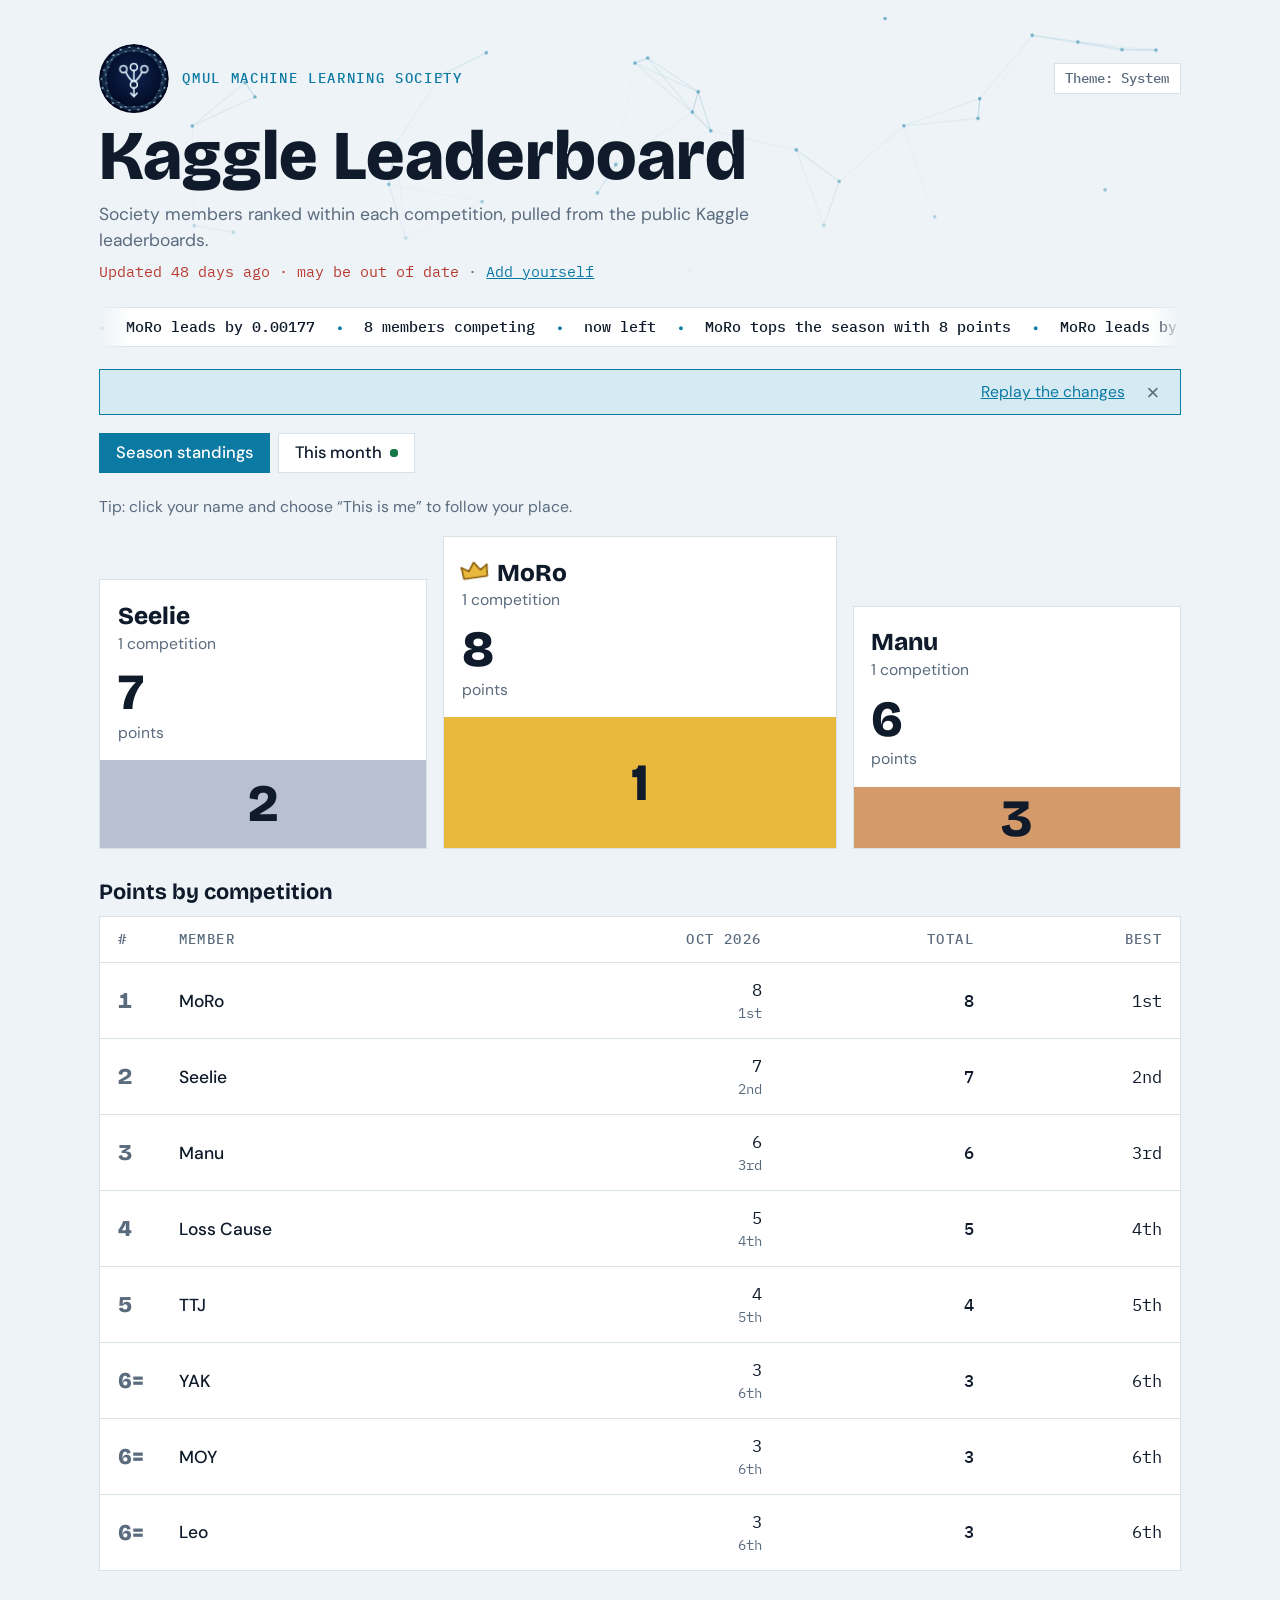
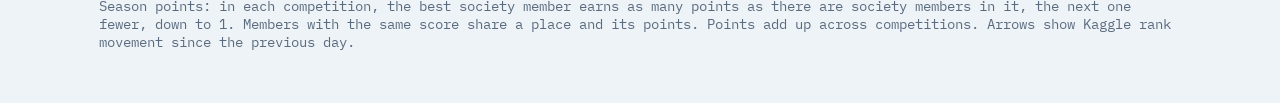
==== commit f3164078: "Add live updates, last-visit recap, personal bests, crown and tab icon - Check for new data every 3 " ====
--- a/index.html
+++ b/index.html
@@ -40,6 +40,7 @@
     <p class="meta"><span id="meta"></span> · <a href="register.html">Add yourself</a></p>
   </header>
   <div class="ticker" id="ticker" role="region" aria-label="Latest from the leaderboard" hidden><div class="ticker-track"></div></div>
+  <div class="since" id="since" role="status" hidden><span class="since-text"></span><button class="link" type="button" id="since-replay">Replay the changes</button><button class="since-close" type="button" id="since-close" aria-label="Dismiss">×</button></div>
   <div class="notice" id="notice" hidden>Example data. Names and scores are placeholders until the Kaggle sync is connected.</div>
   <div class="nav-row">
     <div class="tabs" id="tabs" role="tablist" aria-label="Leaderboards"></div>
--- a/style.css
+++ b/style.css
@@ -18,6 +18,7 @@
   --shadow: rgba(15, 26, 43, 0.14);
   --shine: rgba(255, 255, 255, 0.6);
   --spot: rgba(255, 214, 102, 0.5);
+  --gold-ink: #8a5f0e;
   --font-display: "Bricolage Grotesque", "Helvetica Neue", Arial, sans-serif;
   --font-body: "DM Sans", system-ui, sans-serif;
   --font-data: "IBM Plex Mono", ui-monospace, Menlo, monospace;
@@ -26,14 +27,14 @@
   :root:not([data-theme="light"]) {
     --bg: #050b1f; --surface: #0d1630; --ink: #e8f1fa; --muted: #93a8c0; --line: #1c2a4d;
     --accent: #6ccff0; --accent-soft: #123049; --up: #5fd39a; --down: #ff8f85; --silver: #8d95ad; --bronze: #c0875a;
-    --scrim: rgba(0, 0, 0, 0.6); --shadow: rgba(0, 0, 0, 0.45);
+    --scrim: rgba(0, 0, 0, 0.6); --shadow: rgba(0, 0, 0, 0.45); --gold-ink: #f3d27a;
     color-scheme: dark;
   }
 }
 :root[data-theme="dark"] {
   --bg: #050b1f; --surface: #0d1630; --ink: #e8f1fa; --muted: #93a8c0; --line: #1c2a4d;
   --accent: #6ccff0; --accent-soft: #123049; --up: #5fd39a; --down: #ff8f85; --silver: #8d95ad; --bronze: #c0875a;
-  --scrim: rgba(0, 0, 0, 0.6); --shadow: rgba(0, 0, 0, 0.45);
+  --scrim: rgba(0, 0, 0, 0.6); --shadow: rgba(0, 0, 0, 0.45); --gold-ink: #f3d27a;
   color-scheme: dark;
 }
 :root[data-theme="light"] { color-scheme: light; }
@@ -260,7 +261,7 @@
 .count.odo-on { display: inline-flex; align-items: flex-start; }
 .odo, .odo-sym { display: block; height: 1.1em; line-height: 1.1em; }
 .odo { overflow: hidden; }
-.odo-strip { display: block; }
+.odo-strip { display: block; transform: translateY(calc(var(--from, 0) * -1.1em)); }
 .odo-strip > span { display: block; height: 1.1em; line-height: 1.1em; }
 .count.roll .odo-strip { transform: translateY(calc(var(--to) * -1.1em));
   transition: transform 1.3s cubic-bezier(0.2, 0.8, 0.2, 1) calc(var(--base) + var(--i) * 70ms); }
@@ -312,6 +313,18 @@
 
 /* member drawer */
 .drawer::backdrop { -webkit-backdrop-filter: blur(3px); backdrop-filter: blur(3px); }
+
+/* since your last visit */
+.since { display: flex; flex-wrap: wrap; align-items: center; gap: 0.4rem 1rem; margin: 0 0 1rem; padding: 0.6rem 0.9rem;
+  border: 1px solid var(--accent); background: var(--accent-soft); color: var(--ink); }
+.since-text { flex: 1 1 18rem; min-width: 0; }
+.since-close { padding: 0 0.25rem; border: 0; background: none; color: var(--muted); font-size: 1.3rem; line-height: 1; cursor: pointer; }
+
+/* the leader's crown */
+.crown { display: inline-block; width: 1.15em; height: 0.78em; margin-right: 0.3em; vertical-align: 0.02em; overflow: visible;
+  fill: var(--gold); stroke: var(--gold-ink); stroke-width: 1.4; stroke-linejoin: round; transform: rotate(-8deg); }
+.crown-fly { position: fixed; z-index: 950; margin: 0; pointer-events: none; }
+.toast.crowned, .toast.pb { border-color: var(--gold); }
 
 /* view transitions */
 ::view-transition-group(*) { animation-duration: 0.4s; animation-timing-function: cubic-bezier(0.2, 0.8, 0.2, 1); }
@@ -394,6 +407,16 @@
   .logo .lt:nth-of-type(4), .logo .lt:nth-of-type(5) { animation-delay: 0.9s; }
   .logo .ln { transform-box: fill-box; transform-origin: center; animation: pop 0.45s cubic-bezier(0.3, 1.6, 0.5, 1) calc(0.6s + var(--n) * 0.1s) both; }
   .brand:hover .logo .ln { animation: node-pulse 1.2s ease-in-out infinite; animation-delay: calc(var(--n) * 0.15s); }
+}
+
+@media (prefers-reduced-motion: no-preference) {
+  /* live updates: changed cells flash, newcomers fade in, the crown settles */
+  td.flash { animation: flash-cell 1.8s ease-out; }
+  .arrived { animation: fade-up 0.6s ease-out; }
+  #meta.pulse { animation: flash-text 1.6s ease-out; }
+  #panel.animate .crown { transform-origin: 50% 100%; animation: crown-drop 0.6s cubic-bezier(0.3, 1.6, 0.5, 1) 1.2s both; }
+  .crown.landed { transform-origin: 50% 100%; animation: crown-wobble 0.6s ease-out; }
+  .since:not([hidden]) { animation: fade-up 0.4s ease-out; }
 }
 
 @media (prefers-reduced-motion: reduce) {
@@ -431,3 +454,7 @@
 @keyframes fade-out { to { opacity: 0; } }
 @keyframes ring-in { from { opacity: 0; transform: rotate(-40deg); } }
 @keyframes node-pulse { 50% { transform: scale(1.25); } }
+@keyframes flash-cell { 0% { background: color-mix(in srgb, var(--accent) 45%, transparent); } 100% { background: transparent; } }
+@keyframes flash-text { 0%, 40% { color: var(--accent); } 100% { color: inherit; } }
+@keyframes crown-drop { from { opacity: 0; transform: translateY(-14px) rotate(-30deg); } to { opacity: 1; transform: rotate(-8deg); } }
+@keyframes crown-wobble { 0%, 100% { transform: rotate(-8deg); } 30% { transform: rotate(10deg) scale(1.15); } 60% { transform: rotate(-16deg); } }
